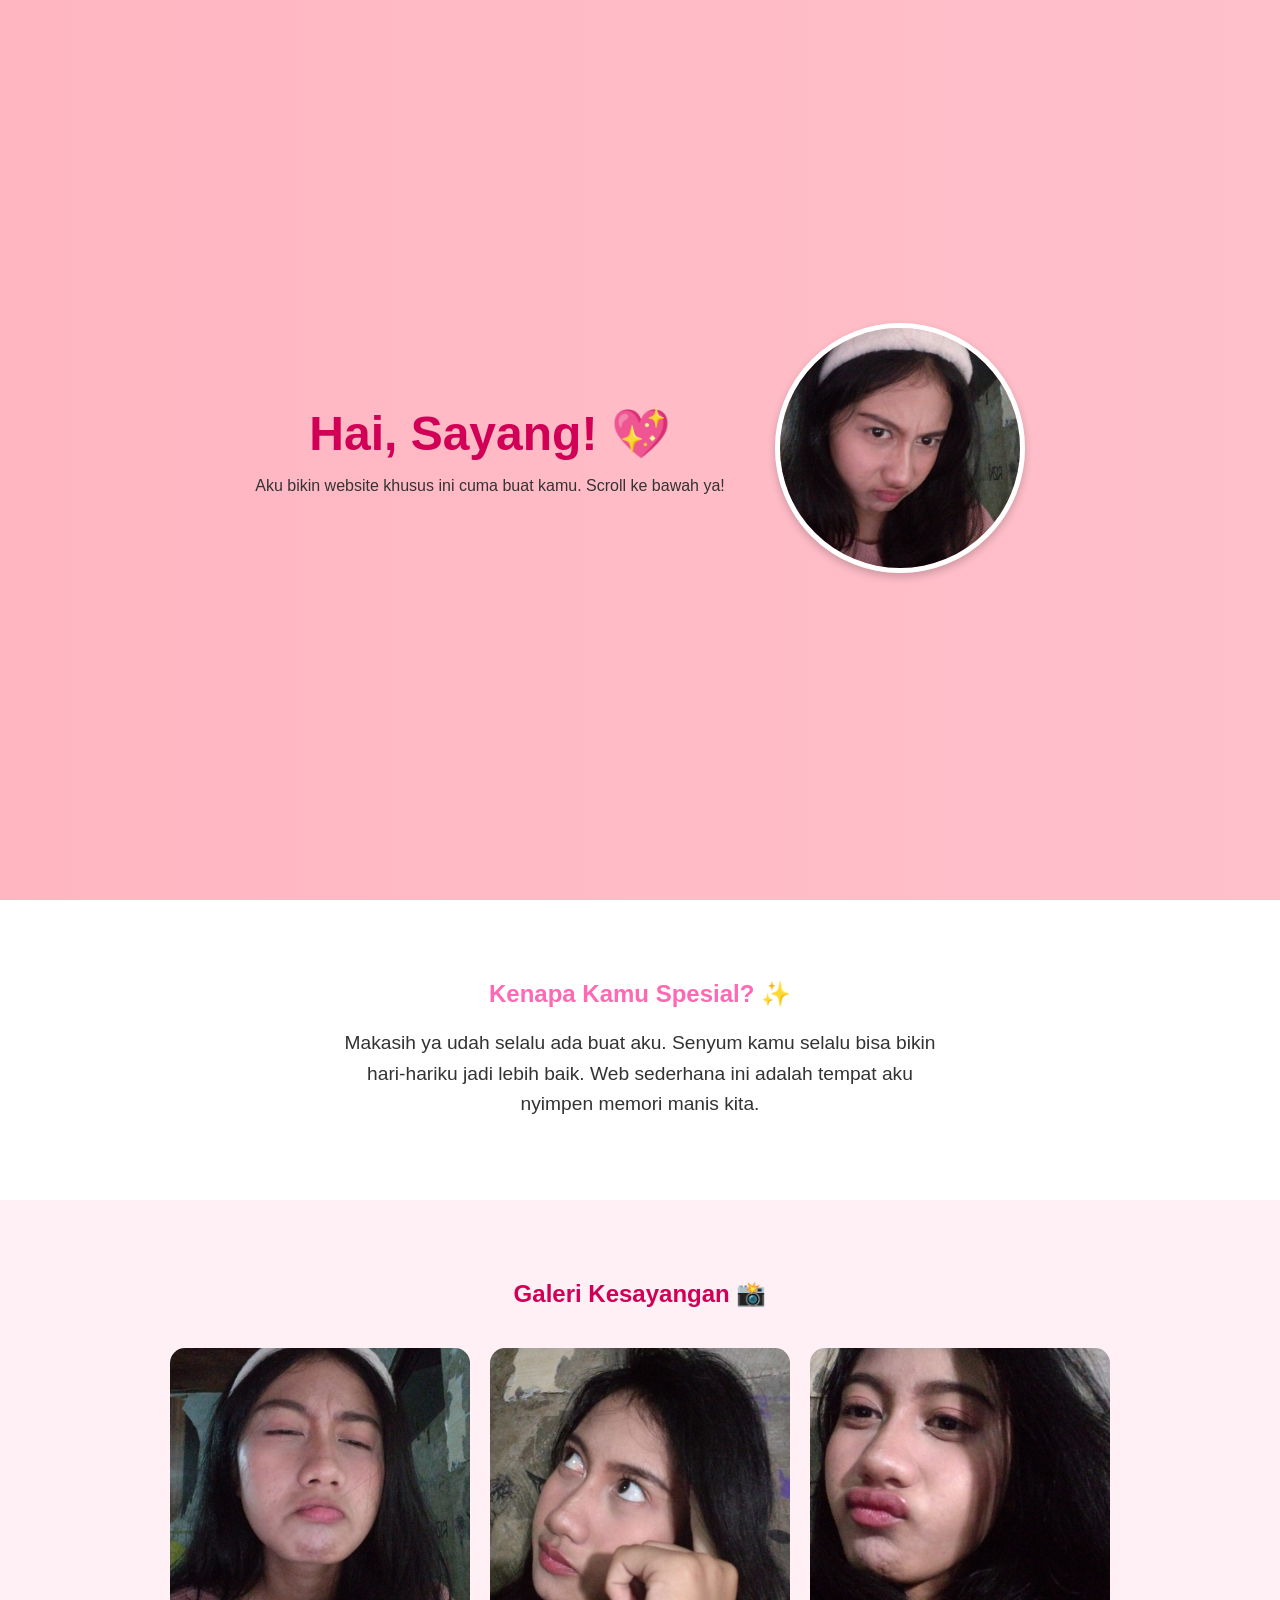
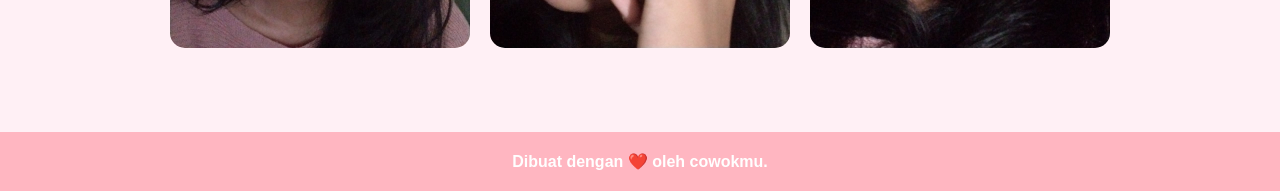
==== index.html @ 4ace0ea6 "Rename nazzla.html to index.html" ====
<!DOCTYPE html>
<html lang="id">
<head>
    <meta charset="UTF-8">
    <meta name="viewport" content="width=device-width, initial-scale=1.0">
    <title>Untuk Kesayanganku 💖</title>
    <link rel="stylesheet" href="style.css">
</head>
<body>

    <section class="hero-section">
        <div class="teks-hero">
            <h1>Hai, Sayang! 💖</h1>
            <p>Aku bikin website khusus ini cuma buat kamu. Scroll ke bawah ya!</p>
        </div>
        <div class="foto-hero">
            <img src="WhatsApp Image 2026-08-01 at 19.51.41 (1).jpeg" alt="Foto Pacarku yang Cantik">
        </div>
    </section>

    <section class="pesan-section">
        <h2>Kenapa Kamu Spesial? ✨</h2>
        <p>
            Makasih ya udah selalu ada buat aku. 
            Senyum kamu selalu bisa bikin hari-hariku jadi lebih baik.
            Web sederhana ini adalah tempat aku nyimpen memori manis kita.
        </p>
    </section>

    <section class="galeri-section">
        <h2>Galeri Kesayangan 📸</h2>
        <div class="kumpulan-foto">
            <!-- Baris ini untuk memunculkan foto, ulangi kode ini untuk nambah foto lain -->
            <div class="bingkai-foto">
                <img src="WhatsApp Image 2026-08-01 at 19.51.41.jpeg" alt="Memori 1">
            </div>
            <div class="bingkai-foto">
                <img src="WhatsApp Image 2026-08-01 at 19.51.42 (2).jpeg" alt="Memori 2">
            </div>
            <div class="bingkai-foto">
                <img src="WhatsApp Image 2026-08-01 at 19.51.42 (1).jpeg" alt="Memori 3">
            </div>
        </div>
    </section>

    <footer>
        <p>Dibuat dengan ❤️ oleh cowokmu.</p>
    </footer>

</body>
</html>
---- style.css ----
/* --- PENGATURAN DASAR --- */
/* Ini mengatur agar pinggiran layar tidak ada jarak putih yang mengganggu */
* {
    margin: 0;
    padding: 0;
    box-sizing: border-box;
}

body {
    /* Font yang dipakai dan warna background web (warna pink super muda) */
    font-family: 'Segoe UI', Tahoma, Geneva, Verdana, sans-serif;
    background-color: #fff0f5; 
    color: #333;
}

/* --- DESAIN BAGIAN ATAS (HERO) --- */
.hero-section {
    display: flex; /* Bikin teks dan foto bersebelahan */
    justify-content: center;
    align-items: center;
    height: 100vh; /* Tingginya selayar penuh */
    background: linear-gradient(to right, #ffb6c1, #ffc0cb); /* Efek warna gradasi pink */
    padding: 20px;
    text-align: center;
}

.teks-hero h1 {
    font-size: 3rem;
    color: #d10056; /* Warna teks pink tua */
    margin-bottom: 15px;
}

.foto-hero img {
    width: 250px;
    height: 250px;
    object-fit: cover; /* Biar foto tidak gepeng */
    border-radius: 50%; /* Bikin fotonya jadi bulat! */
    border: 5px solid white; /* Kasih garis putih di pinggir foto */
    margin-left: 50px;
    box-shadow: 0 4px 8px rgba(0,0,0,0.2); /* Efek bayangan */
}

/* --- DESAIN BAGIAN PESAN --- */
.pesan-section {
    padding: 80px 20px;
    text-align: center;
    background-color: white;
}

.pesan-section h2 {
    color: #ff69b4;
    margin-bottom: 20px;
}

.pesan-section p {
    max-width: 600px; /* Lebar teks dibatasi biar enak dibaca */
    margin: 0 auto;
    font-size: 1.2rem;
    line-height: 1.6;
}

/* --- DESAIN BAGIAN GALERI --- */
.galeri-section {
    padding: 80px 20px;
    text-align: center;
}

.galeri-section h2 {
    color: #d10056;
    margin-bottom: 40px;
}

.kumpulan-foto {
    display: flex;
    justify-content: center;
    gap: 20px; /* Jarak antar foto */
    flex-wrap: wrap; /* Kalau layar hp kecil, fotonya turun ke bawah */
}

.bingkai-foto img {
    width: 300px;
    height: 300px;
    object-fit: cover;
    border-radius: 15px; /* Ujung fotonya agak tumpul/melengkung */
    transition: transform 0.3s; /* Persiapan untuk animasi */
}

/* Animasi: Saat mouse diarahkan ke foto, fotonya agak membesar (nge-zoom) */
.bingkai-foto img:hover {
    transform: scale(1.05);
}

/* --- DESAIN FOOTER --- */
footer {
    background-color: #ffb6c1;
    color: white;
    text-align: center;
    padding: 20px;
    font-weight: bold;
}
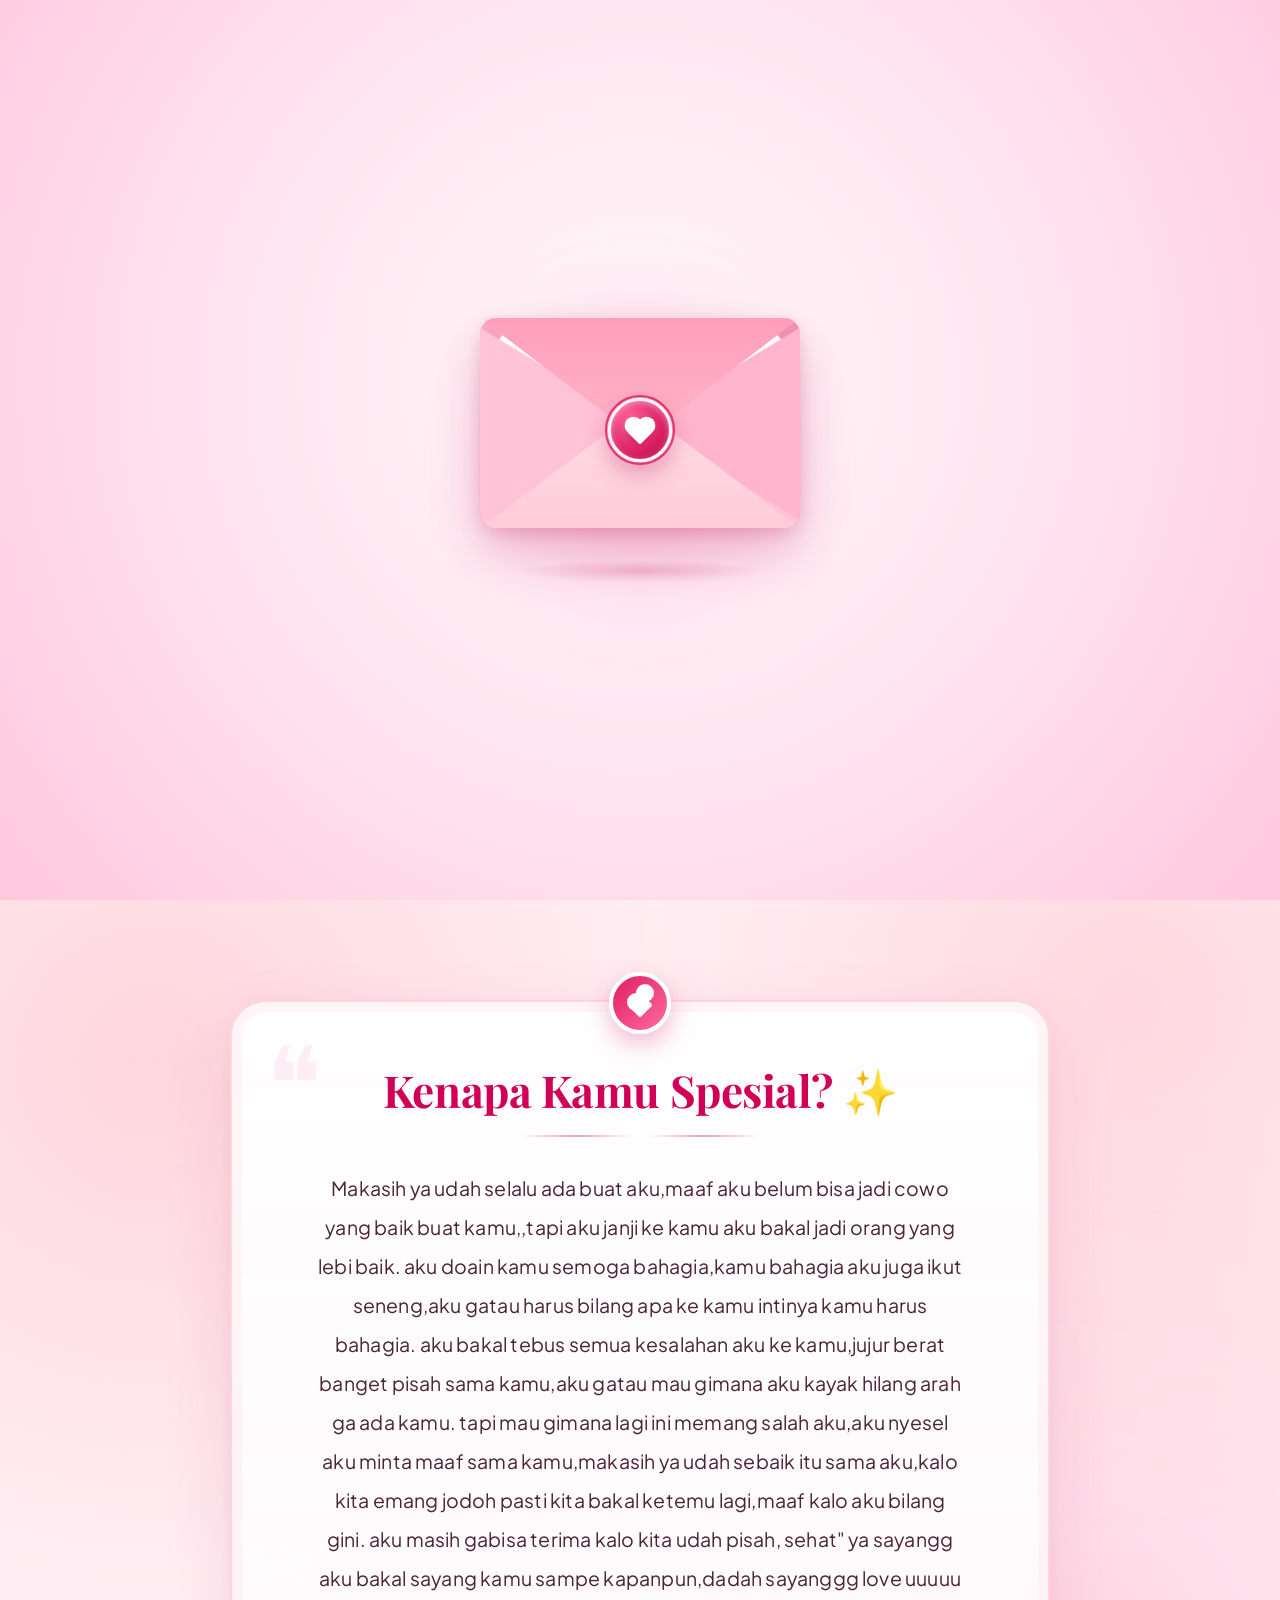
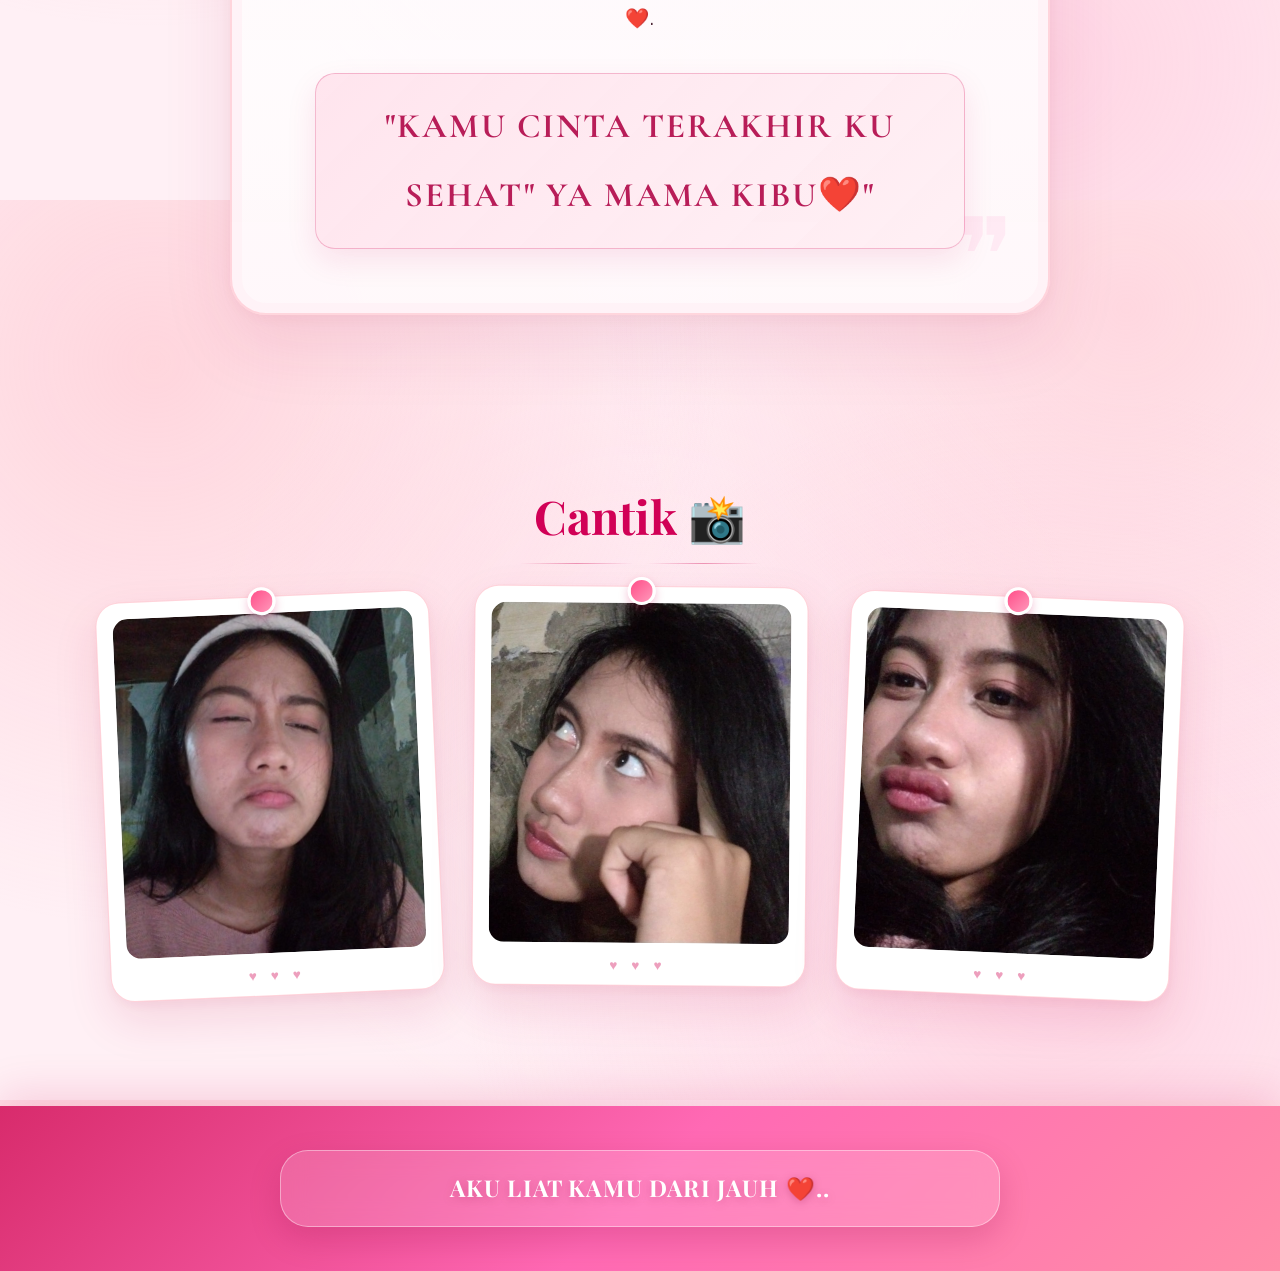
==== commit 7f27b2f6: "Add files via upload" ====
--- a/index.html
+++ b/index.html
@@ -1,51 +1,212 @@
-<!DOCTYPE html>
-<html lang="id">
-<head>
-    <meta charset="UTF-8">
-    <meta name="viewport" content="width=device-width, initial-scale=1.0">
-    <title>Untuk Kesayanganku 💖</title>
-    <link rel="stylesheet" href="style.css">
-</head>
-<body>
-
-    <section class="hero-section">
-        <div class="teks-hero">
-            <h1>Hai, Sayang! 💖</h1>
-            <p>Aku bikin website khusus ini cuma buat kamu. Scroll ke bawah ya!</p>
-        </div>
-        <div class="foto-hero">
-            <img src="WhatsApp Image 2026-08-01 at 19.51.41 (1).jpeg" alt="Foto Pacarku yang Cantik">
-        </div>
-    </section>
-
-    <section class="pesan-section">
-        <h2>Kenapa Kamu Spesial? ✨</h2>
-        <p>
-            Makasih ya udah selalu ada buat aku. 
-            Senyum kamu selalu bisa bikin hari-hariku jadi lebih baik.
-            Web sederhana ini adalah tempat aku nyimpen memori manis kita.
-        </p>
-    </section>
-
-    <section class="galeri-section">
-        <h2>Galeri Kesayangan 📸</h2>
-        <div class="kumpulan-foto">
-            <!-- Baris ini untuk memunculkan foto, ulangi kode ini untuk nambah foto lain -->
-            <div class="bingkai-foto">
-                <img src="WhatsApp Image 2026-08-01 at 19.51.41.jpeg" alt="Memori 1">
-            </div>
-            <div class="bingkai-foto">
-                <img src="WhatsApp Image 2026-08-01 at 19.51.42 (2).jpeg" alt="Memori 2">
-            </div>
-            <div class="bingkai-foto">
-                <img src="WhatsApp Image 2026-08-01 at 19.51.42 (1).jpeg" alt="Memori 3">
-            </div>
-        </div>
-    </section>
-
-    <footer>
-        <p>Dibuat dengan ❤️ oleh cowokmu.</p>
-    </footer>
-
-</body>
-</html>
+<!DOCTYPE html>
+<html lang="id">
+<head>
+    <meta charset="UTF-8">
+    <meta name="viewport" content="width=device-width, initial-scale=1.0">
+    <meta name="theme-color" content="#ffb6c1">
+    <title>Untuk Kesayanganku 💖</title>
+
+    <!-- Preview saat link dikirim di WhatsApp / Instagram / Sosial Media -->
+    <meta name="description" content="Aku bikin website ini cuman buat kamu">
+    <meta property="og:type" content="website">
+    <meta property="og:title" content="Untuk Kesayanganku 💖">
+    <meta property="og:description" content="Aku bikin website ini cuman buat kamu">
+    <meta property="og:image" content="WhatsApp%20Image%202026-08-01%20at%2019.51.41%20(1).jpeg">
+    <meta name="twitter:card" content="summary_large_image">
+    <meta name="twitter:title" content="Untuk Kesayanganku 💖">
+    <meta name="twitter:description" content="Aku bikin website ini cuman buat kamu">
+    <meta name="twitter:image" content="WhatsApp%20Image%202026-08-01%20at%2019.51.41%20(1).jpeg">
+
+    <!-- Ikon Hati di Tab Browser HP & Laptop -->
+    <link rel="icon" type="image/svg+xml" href="data:image/svg+xml,<svg xmlns='http://www.w3.org/2000/svg' viewBox='0 0 100 100'><text y='.9em' font-size='90'>💖</text></svg>">
+
+    <link rel="preconnect" href="https://fonts.googleapis.com">
+    <link rel="preconnect" href="https://fonts.gstatic.com" crossorigin>
+    <link href="https://fonts.googleapis.com/css2?family=Cormorant+Garamond:ital,wght@0,600;0,700;1,600&family=Playfair+Display:ital,wght@0,600;0,700;1,600&family=Plus+Jakarta+Sans:wght@400;500;600;700&display=swap" rel="stylesheet">
+    <link rel="stylesheet" href="style.css">
+</head>
+<body class="envelope-locked">
+
+    <!-- Layar Pembuka Amplop 3D Interaktif -->
+    <div class="envelope-overlay" id="envelopeOverlay" aria-hidden="true">
+        <div class="envelope-stage" id="envelopeTrigger">
+            <div class="envelope-glow"></div>
+            <div class="envelope-3d" id="envelope3d">
+                <div class="envelope-back"></div>
+                <div class="envelope-letter">
+                    <div class="letter-mini-heart"></div>
+                    <div class="letter-lines">
+                        <span></span>
+                        <span></span>
+                        <span></span>
+                    </div>
+                </div>
+                <div class="envelope-front"></div>
+                <div class="envelope-flap"></div>
+                <div class="envelope-seal">
+                    <div class="seal-pulse"></div>
+                    <div class="seal-pulse seal-pulse-2"></div>
+                    <div class="seal-heart"></div>
+                </div>
+            </div>
+            <div class="envelope-shadow"></div>
+            <div class="burst-container" id="burstContainer"></div>
+        </div>
+    </div>
+
+    <div class="bg-ornaments" aria-hidden="true">
+        <div class="orb orb-1"></div>
+        <div class="orb orb-2"></div>
+        <div class="orb orb-3"></div>
+        <div class="floating-hearts" id="floatingHearts"></div>
+    </div>
+
+    <section class="hero-section">
+        <div class="hero-card">
+            <div class="teks-hero">
+                <h1>Hai, Sayang! 💖</h1>
+                <p>Aku bikin website ini cuman buat kamu</p>
+            </div>
+            <div class="foto-hero">
+                <div class="foto-ring">
+                    <img src="WhatsApp Image 2026-08-01 at 19.51.41 (1).jpeg" alt="Foto Pacarku yang Cantik" class="zoomable-img">
+                </div>
+            </div>
+        </div>
+        <a href="#pesan" class="scroll-indicator" aria-label="Scroll">
+            <span></span>
+        </a>
+    </section>
+
+    <section class="pesan-section" id="pesan">
+        <div class="surat-cinta">
+            <div class="wax-seal" aria-hidden="true"></div>
+            <h2>Kenapa Kamu Spesial? ✨</h2>
+            <div class="divider-ornament" aria-hidden="true"></div>
+            <p>
+                Makasih ya udah selalu ada buat aku,maaf aku belum bisa jadi cowo yang baik buat kamu,,tapi aku janji ke kamu aku bakal jadi orang yang lebi baik.
+                aku doain kamu semoga bahagia,kamu bahagia aku juga ikut seneng,aku gatau harus bilang apa ke kamu intinya kamu harus bahagia.
+                aku bakal tebus semua kesalahan aku ke kamu,jujur berat banget pisah sama kamu,aku gatau mau gimana aku kayak hilang arah ga ada kamu.
+                tapi mau gimana lagi ini memang salah aku,aku nyesel aku minta maaf sama kamu,makasih ya udah sebaik itu sama aku,kalo kita emang jodoh pasti kita bakal ketemu lagi,maaf kalo aku bilang gini.
+                aku masih gabisa terima kalo kita udah pisah, sehat" ya sayangg aku bakal sayang kamu sampe kapanpun,dadah sayanggg love uuuuu ❤️.
+                                                            <span class="cinta-terakhir">"KAMU CINTA TERAKHIR KU SEHAT" YA MAMA KIBU❤️"</span>
+            </p>
+        </div>
+    </section>
+
+    <section class="galeri-section">
+        <h2>Cantik 📸</h2>
+        <div class="divider-ornament" aria-hidden="true"></div>
+        <div class="kumpulan-foto">
+            <!-- Baris ini untuk memunculkan foto, ulangi kode ini untuk nambah foto lain -->
+            <div class="bingkai-foto">
+                <img src="WhatsApp Image 2026-08-01 at 19.51.41.jpeg" alt="Memori 1" class="zoomable-img">
+            </div>
+            <div class="bingkai-foto">
+                <img src="WhatsApp Image 2026-08-01 at 19.51.42 (2).jpeg" alt="Memori 2" class="zoomable-img">
+            </div>
+            <div class="bingkai-foto">
+                <img src="WhatsApp Image 2026-08-01 at 19.51.42 (1).jpeg" alt="Memori 3" class="zoomable-img">
+            </div>
+        </div>
+    </section>
+
+    <footer>
+        <div class="footer-inner">
+            <p>AKU LIAT KAMU DARI JAUH ❤️..</p>
+        </div>
+    </footer>
+
+    <div class="lightbox" id="lightbox" aria-hidden="true">
+        <button class="lightbox-close" id="lightboxClose" aria-label="Tutup"></button>
+        <img class="lightbox-img" id="lightboxImg" src="" alt="">
+    </div>
+
+    <script>
+        // Interaksi Amplop 3D Pembuka
+        const envelopeOverlay = document.getElementById('envelopeOverlay');
+        const envelopeTrigger = document.getElementById('envelopeTrigger');
+        const envelope3d = document.getElementById('envelope3d');
+        const burstContainer = document.getElementById('burstContainer');
+        let isEnvelopeOpened = false;
+
+        function createHeartBurst() {
+            for (let i = 0; i < 18; i++) {
+                const p = document.createElement('span');
+                p.className = 'burst-particle ' + (i % 2 === 0 ? 'heart-shape' : 'petal');
+                const angle = (Math.PI * 2 * i) / 18 + (Math.random() * 0.3 - 0.15);
+                const distance = 90 + Math.random() * 110;
+                const tx = Math.cos(angle) * distance;
+                const ty = Math.sin(angle) * distance - 40;
+                p.style.setProperty('--tx', tx + 'px');
+                p.style.setProperty('--ty', ty + 'px');
+                p.style.setProperty('--rot', (Math.random() * 120 - 60) + 'deg');
+                burstContainer.appendChild(p);
+            }
+        }
+
+        envelopeTrigger.addEventListener('click', () => {
+            if (isEnvelopeOpened) return;
+            isEnvelopeOpened = true;
+            envelope3d.classList.add('open');
+            createHeartBurst();
+
+            setTimeout(() => {
+                envelopeOverlay.classList.add('fade-out');
+                document.body.classList.remove('envelope-locked');
+            }, 1350);
+
+            setTimeout(() => {
+                envelopeOverlay.style.display = 'none';
+            }, 2200);
+        });
+
+        // Animasi partikel hati & kelopak melayang lembut di background
+        const heartsContainer = document.getElementById('floatingHearts');
+        for (let i = 0; i < 24; i++) {
+            const particle = document.createElement('span');
+            particle.className = 'bg-particle ' + (i % 3 === 0 ? 'petal' : 'heart-shape');
+            particle.style.left = Math.random() * 100 + 'vw';
+            particle.style.animationDuration = (13 + Math.random() * 15) + 's';
+            particle.style.animationDelay = (-Math.random() * 22) + 's';
+            const scale = (0.55 + Math.random() * 0.85).toFixed(2);
+            particle.style.setProperty('--p-scale', scale);
+            particle.style.opacity = (0.16 + Math.random() * 0.34).toFixed(2);
+            heartsContainer.appendChild(particle);
+        }
+
+        // Efek reveal halus saat halaman di-scroll
+        const observer = new IntersectionObserver((entries) => {
+            entries.forEach((entry) => {
+                if (entry.isIntersecting) {
+                    entry.target.classList.add('is-visible');
+                }
+            });
+        }, { threshold: 0.12 });
+
+        document.querySelectorAll('.hero-card, .surat-cinta, .galeri-section h2, .bingkai-foto, .footer-inner').forEach((el) => {
+            el.classList.add('reveal-on-scroll');
+            observer.observe(el);
+        });
+
+        // Lightbox interaktif saat foto diklik
+        const lightbox = document.getElementById('lightbox');
+        const lightboxImg = document.getElementById('lightboxImg');
+
+        document.querySelectorAll('.zoomable-img').forEach((img) => {
+            img.addEventListener('click', () => {
+                lightboxImg.src = img.src;
+                lightboxImg.alt = img.alt;
+                lightbox.classList.add('active');
+            });
+        });
+
+        lightbox.addEventListener('click', (e) => {
+            if (e.target !== lightboxImg) {
+                lightbox.classList.remove('active');
+            }
+        });
+    </script>
+
+</body>
+</html>
--- a/style.css
+++ b/style.css
@@ -1,100 +1,1263 @@
-/* --- PENGATURAN DASAR --- */
-/* Ini mengatur agar pinggiran layar tidak ada jarak putih yang mengganggu */
-* {
-    margin: 0;
-    padding: 0;
-    box-sizing: border-box;
-}
-
-body {
-    /* Font yang dipakai dan warna background web (warna pink super muda) */
-    font-family: 'Segoe UI', Tahoma, Geneva, Verdana, sans-serif;
-    background-color: #fff0f5; 
-    color: #333;
-}
-
-/* --- DESAIN BAGIAN ATAS (HERO) --- */
-.hero-section {
-    display: flex; /* Bikin teks dan foto bersebelahan */
-    justify-content: center;
-    align-items: center;
-    height: 100vh; /* Tingginya selayar penuh */
-    background: linear-gradient(to right, #ffb6c1, #ffc0cb); /* Efek warna gradasi pink */
-    padding: 20px;
-    text-align: center;
-}
-
-.teks-hero h1 {
-    font-size: 3rem;
-    color: #d10056; /* Warna teks pink tua */
-    margin-bottom: 15px;
-}
-
-.foto-hero img {
-    width: 250px;
-    height: 250px;
-    object-fit: cover; /* Biar foto tidak gepeng */
-    border-radius: 50%; /* Bikin fotonya jadi bulat! */
-    border: 5px solid white; /* Kasih garis putih di pinggir foto */
-    margin-left: 50px;
-    box-shadow: 0 4px 8px rgba(0,0,0,0.2); /* Efek bayangan */
-}
-
-/* --- DESAIN BAGIAN PESAN --- */
-.pesan-section {
-    padding: 80px 20px;
-    text-align: center;
-    background-color: white;
-}
-
-.pesan-section h2 {
-    color: #ff69b4;
-    margin-bottom: 20px;
-}
-
-.pesan-section p {
-    max-width: 600px; /* Lebar teks dibatasi biar enak dibaca */
-    margin: 0 auto;
-    font-size: 1.2rem;
-    line-height: 1.6;
-}
-
-/* --- DESAIN BAGIAN GALERI --- */
-.galeri-section {
-    padding: 80px 20px;
-    text-align: center;
-}
-
-.galeri-section h2 {
-    color: #d10056;
-    margin-bottom: 40px;
-}
-
-.kumpulan-foto {
-    display: flex;
-    justify-content: center;
-    gap: 20px; /* Jarak antar foto */
-    flex-wrap: wrap; /* Kalau layar hp kecil, fotonya turun ke bawah */
-}
-
-.bingkai-foto img {
-    width: 300px;
-    height: 300px;
-    object-fit: cover;
-    border-radius: 15px; /* Ujung fotonya agak tumpul/melengkung */
-    transition: transform 0.3s; /* Persiapan untuk animasi */
-}
-
-/* Animasi: Saat mouse diarahkan ke foto, fotonya agak membesar (nge-zoom) */
-.bingkai-foto img:hover {
-    transform: scale(1.05);
-}
-
-/* --- DESAIN FOOTER --- */
-footer {
-    background-color: #ffb6c1;
-    color: white;
-    text-align: center;
-    padding: 20px;
-    font-weight: bold;
-}+/* --- PENGATURAN DASAR --- */
+/* Ini mengatur agar pinggiran layar tidak ada jarak putih yang mengganggu */
+* {
+    margin: 0;
+    padding: 0;
+    box-sizing: border-box;
+    -webkit-tap-highlight-color: transparent;
+}
+
+:root {
+    --rose-deep: #b81d58;
+    --rose-primary: #d82b6c;
+    --rose-soft: #ff69b4;
+    --rose-blush: #ffb6c1;
+    --rose-pastel: #ffe2ec;
+    --cream-bg: #fff5f8;
+    --gold-accent: #d49b72;
+    --text-main: #4a2535;
+    --text-muted: #7a4b5e;
+    --glass-bg: rgba(255, 255, 255, 0.78);
+    --glass-border: rgba(255, 255, 255, 0.92);
+    --shadow-soft: 0 22px 55px rgba(184, 29, 88, 0.12), 0 6px 18px rgba(184, 29, 88, 0.07);
+    --shadow-glow: 0 18px 45px rgba(216, 43, 108, 0.22);
+}
+
+html {
+    scroll-behavior: smooth;
+}
+
+body {
+    /* Font yang dipakai dan warna background web (warna pink super muda) */
+    font-family: 'Plus Jakarta Sans', 'Segoe UI', Tahoma, Geneva, Verdana, sans-serif;
+    background-color: #fff0f5;
+    background-image:
+        radial-gradient(circle at 12% 18%, rgba(255, 182, 193, 0.45) 0%, transparent 42%),
+        radial-gradient(circle at 88% 12%, rgba(255, 192, 203, 0.5) 0%, transparent 38%),
+        radial-gradient(circle at 50% 55%, rgba(255, 228, 238, 0.8) 0%, transparent 55%),
+        radial-gradient(circle at 82% 85%, rgba(255, 175, 204, 0.4) 0%, transparent 45%);
+    color: var(--text-main);
+    overflow-x: hidden;
+    position: relative;
+    min-height: 100vh;
+}
+
+body.envelope-locked {
+    overflow: hidden;
+    height: 100vh;
+    height: 100dvh;
+}
+
+/* --- LAYAR PEMBUKA AMPLOP 3D INTERAKTIF --- */
+.envelope-overlay {
+    position: fixed;
+    inset: 0;
+    z-index: 2000;
+    display: flex;
+    align-items: center;
+    justify-content: center;
+    background:
+        radial-gradient(circle at 50% 42%, #fff8fa 0%, #ffe3ee 52%, #ffc8dd 100%);
+    perspective: 1200px;
+    transition: opacity 0.85s cubic-bezier(0.22, 1, 0.36, 1), transform 0.85s cubic-bezier(0.22, 1, 0.36, 1);
+}
+
+.envelope-overlay.fade-out {
+    opacity: 0;
+    transform: scale(1.12);
+    pointer-events: none;
+}
+
+.envelope-stage {
+    position: relative;
+    cursor: pointer;
+    display: flex;
+    flex-direction: column;
+    align-items: center;
+    justify-content: center;
+    padding: 40px;
+    user-select: none;
+}
+
+.envelope-glow {
+    position: absolute;
+    width: 380px;
+    height: 380px;
+    border-radius: 50%;
+    background: radial-gradient(circle, rgba(255, 105, 180, 0.35) 0%, transparent 70%);
+    filter: blur(25px);
+    animation: pulseGlow 3.5s ease-in-out infinite alternate;
+    pointer-events: none;
+}
+
+@keyframes pulseGlow {
+    0% {
+        transform: scale(0.92);
+        opacity: 0.65;
+    }
+    100% {
+        transform: scale(1.1);
+        opacity: 1;
+    }
+}
+
+.envelope-3d {
+    position: relative;
+    width: 320px;
+    height: 210px;
+    transform-style: preserve-3d;
+    animation: floatEnvelope 4s ease-in-out infinite;
+    transition: transform 0.6s cubic-bezier(0.22, 1, 0.36, 1);
+}
+
+.envelope-stage:hover .envelope-3d {
+    transform: translateY(-6px) rotateX(4deg);
+}
+
+@keyframes floatEnvelope {
+    0%, 100% {
+        transform: translateY(0) rotate(-1deg);
+    }
+    50% {
+        transform: translateY(-14px) rotate(1deg);
+    }
+}
+
+.envelope-back {
+    position: absolute;
+    inset: 0;
+    background: linear-gradient(135deg, #f7a8c4, #e883a8);
+    border-radius: 16px;
+    box-shadow:
+        0 24px 50px rgba(184, 29, 88, 0.24),
+        0 6px 16px rgba(184, 29, 88, 0.14);
+}
+
+/* Kertas Surat di Dalam Amplop */
+.envelope-letter {
+    position: absolute;
+    left: 18px;
+    right: 18px;
+    top: 14px;
+    bottom: 14px;
+    background: linear-gradient(180deg, #ffffff 0%, #fff7fa 100%);
+    border-radius: 12px;
+    border: 1.5px solid rgba(255, 182, 193, 0.7);
+    box-shadow: 0 8px 24px rgba(184, 29, 88, 0.14);
+    z-index: 2;
+    display: flex;
+    flex-direction: column;
+    align-items: center;
+    justify-content: center;
+    gap: 16px;
+    padding: 24px;
+    transition: transform 0.85s cubic-bezier(0.22, 1, 0.36, 1) 0.32s, box-shadow 0.85s ease 0.32s;
+}
+
+.envelope-3d.open .envelope-letter {
+    transform: translateY(-105px) scale(1.04);
+    box-shadow: 0 22px 45px rgba(184, 29, 88, 0.25);
+}
+
+.letter-mini-heart {
+    width: 22px;
+    height: 22px;
+    background: linear-gradient(135deg, #e01e63, #ff6b9d);
+    transform: rotate(45deg);
+    position: relative;
+    border-radius: 3px;
+    box-shadow: 0 4px 14px rgba(224, 30, 99, 0.3);
+}
+
+.letter-mini-heart::before,
+.letter-mini-heart::after {
+    content: "";
+    position: absolute;
+    width: 22px;
+    height: 22px;
+    background: inherit;
+    border-radius: 50%;
+}
+
+.letter-mini-heart::before {
+    top: -11px;
+    left: 0;
+}
+
+.letter-mini-heart::after {
+    top: 0;
+    left: -11px;
+}
+
+.letter-lines {
+    width: 100%;
+    max-width: 170px;
+    display: flex;
+    flex-direction: column;
+    align-items: center;
+    gap: 8px;
+}
+
+.letter-lines span {
+    display: block;
+    height: 5px;
+    border-radius: 99px;
+    background: linear-gradient(90deg, #ffd1e0, #ff9ebb, #ffd1e0);
+}
+
+.letter-lines span:nth-child(1) {
+    width: 85%;
+}
+
+.letter-lines span:nth-child(2) {
+    width: 100%;
+}
+
+.letter-lines span:nth-child(3) {
+    width: 60%;
+}
+
+/* Lipatan Kantong Depan Amplop */
+.envelope-front {
+    position: absolute;
+    inset: 0;
+    z-index: 3;
+    border-radius: 16px;
+    overflow: hidden;
+    pointer-events: none;
+}
+
+.envelope-front::before {
+    content: "";
+    position: absolute;
+    inset: 0;
+    background:
+        linear-gradient(31deg, #ffc2d6 49.5%, transparent 50%),
+        linear-gradient(-31deg, #ffb5cd 49.5%, transparent 50%);
+}
+
+.envelope-front::after {
+    content: "";
+    position: absolute;
+    inset: 0;
+    background: linear-gradient(0deg, #ffccd9 0%, #ffdbe6 54%, transparent 54.5%);
+    clip-path: polygon(0 100%, 50% 43%, 100% 100%);
+    filter: drop-shadow(0 -4px 10px rgba(184, 29, 88, 0.1));
+}
+
+/* Tutup Segitiga Atas Amplop (3D Flap) */
+.envelope-flap {
+    position: absolute;
+    top: 0;
+    left: 0;
+    right: 0;
+    height: 122px;
+    background: linear-gradient(180deg, #ff9ebb 0%, #ffb6c9 100%);
+    clip-path: polygon(0 0, 100% 0, 50% 100%);
+    transform-origin: top center;
+    transform: rotateX(0deg);
+    transition: transform 0.65s cubic-bezier(0.4, 0, 0.2, 1), z-index 0s 0.25s;
+    z-index: 4;
+    border-top-left-radius: 16px;
+    border-top-right-radius: 16px;
+    filter: drop-shadow(0 6px 12px rgba(184, 29, 88, 0.18));
+}
+
+.envelope-3d.open .envelope-flap {
+    transform: rotateX(180deg);
+    z-index: 1;
+}
+
+/* Segel Hati 3D Berdenyut di Tengah Amplop */
+.envelope-seal {
+    position: absolute;
+    top: 112px;
+    left: 50%;
+    transform: translate(-50%, -50%);
+    width: 64px;
+    height: 64px;
+    border-radius: 50%;
+    background: radial-gradient(circle at 32% 30%, #ff5e97 0%, #d81b60 65%, #9e0b41 100%);
+    border: 3.5px solid #fff5f8;
+    box-shadow:
+        0 10px 25px rgba(184, 29, 88, 0.38),
+        inset 0 2px 6px rgba(255, 255, 255, 0.45);
+    z-index: 5;
+    display: flex;
+    align-items: center;
+    justify-content: center;
+    transition: transform 0.35s ease, opacity 0.35s ease;
+}
+
+.envelope-3d.open .envelope-seal {
+    transform: translate(-50%, -50%) scale(0.2);
+    opacity: 0;
+}
+
+.seal-pulse {
+    position: absolute;
+    inset: -6px;
+    border-radius: 50%;
+    border: 2px solid rgba(216, 27, 96, 0.55);
+    animation: sealRipple 2.2s cubic-bezier(0.16, 1, 0.3, 1) infinite;
+}
+
+.seal-pulse-2 {
+    animation-delay: 1.1s;
+}
+
+@keyframes sealRipple {
+    0% {
+        transform: scale(0.95);
+        opacity: 0.9;
+    }
+    100% {
+        transform: scale(1.75);
+        opacity: 0;
+    }
+}
+
+.seal-heart {
+    width: 18px;
+    height: 18px;
+    background: #ffffff;
+    transform: rotate(45deg);
+    position: relative;
+    top: 2px;
+    border-radius: 2px;
+    box-shadow: 0 2px 8px rgba(120, 0, 40, 0.25);
+}
+
+.seal-heart::before,
+.seal-heart::after {
+    content: "";
+    position: absolute;
+    width: 18px;
+    height: 18px;
+    background: #ffffff;
+    border-radius: 50%;
+}
+
+.seal-heart::before {
+    top: -9px;
+    left: 0;
+}
+
+.seal-heart::after {
+    top: 0;
+    left: -9px;
+}
+
+.envelope-shadow {
+    width: 240px;
+    height: 22px;
+    margin-top: 32px;
+    border-radius: 50%;
+    background: radial-gradient(ellipse, rgba(184, 29, 88, 0.22) 0%, transparent 72%);
+    animation: shadowBreath 4s ease-in-out infinite;
+}
+
+@keyframes shadowBreath {
+    0%, 100% {
+        transform: scaleX(1);
+        opacity: 0.85;
+    }
+    50% {
+        transform: scaleX(0.84);
+        opacity: 0.55;
+    }
+}
+
+/* Percikan Hati Saat Amplop Terbuka */
+.burst-container {
+    position: absolute;
+    top: 50%;
+    left: 50%;
+    pointer-events: none;
+    z-index: 10;
+}
+
+.burst-particle {
+    position: absolute;
+    top: 0;
+    left: 0;
+    animation: burstOut 1.15s cubic-bezier(0.16, 1, 0.3, 1) forwards;
+}
+
+.burst-particle.heart-shape {
+    width: 14px;
+    height: 14px;
+    background: linear-gradient(135deg, #ff3d7f, #ff8da8);
+    transform: rotate(45deg);
+    border-radius: 2px;
+}
+
+.burst-particle.heart-shape::before,
+.burst-particle.heart-shape::after {
+    content: "";
+    position: absolute;
+    width: 14px;
+    height: 14px;
+    background: inherit;
+    border-radius: 50%;
+}
+
+.burst-particle.heart-shape::before {
+    top: -7px;
+    left: 0;
+}
+
+.burst-particle.heart-shape::after {
+    top: 0;
+    left: -7px;
+}
+
+.burst-particle.petal {
+    width: 13px;
+    height: 17px;
+    background: linear-gradient(135deg, #ff9ebb, #ffd1e0);
+    border-radius: 80% 15% 80% 15%;
+}
+
+@keyframes burstOut {
+    0% {
+        opacity: 1;
+        transform: translate(0, 0) rotate(45deg) scale(0.4);
+    }
+    70% {
+        opacity: 0.95;
+    }
+    100% {
+        opacity: 0;
+        transform: translate(var(--tx), var(--ty)) rotate(calc(45deg + var(--rot))) scale(1.1);
+    }
+}
+
+/* --- ORNAMEN & PARTIKEL LATAR BELAKANG --- */
+.bg-ornaments {
+    position: fixed;
+    inset: 0;
+    pointer-events: none;
+    z-index: 0;
+    overflow: hidden;
+}
+
+.orb {
+    position: absolute;
+    border-radius: 50%;
+    filter: blur(70px);
+    opacity: 0.55;
+    animation: floatOrb 18s ease-in-out infinite alternate;
+}
+
+.orb-1 {
+    width: 380px;
+    height: 380px;
+    background: #ffb6c1;
+    top: -100px;
+    left: -80px;
+}
+
+.orb-2 {
+    width: 440px;
+    height: 440px;
+    background: #ffd1dc;
+    bottom: 10%;
+    right: -120px;
+    animation-delay: -6s;
+}
+
+.orb-3 {
+    width: 300px;
+    height: 300px;
+    background: #ffc2d4;
+    top: 45%;
+    left: 15%;
+    animation-delay: -11s;
+}
+
+@keyframes floatOrb {
+    0% {
+        transform: translate(0, 0) scale(1);
+    }
+    100% {
+        transform: translate(40px, 50px) scale(1.12);
+    }
+}
+
+.floating-hearts {
+    position: absolute;
+    inset: 0;
+}
+
+.bg-particle {
+    position: absolute;
+    bottom: -40px;
+    display: inline-block;
+    animation: riseUp linear infinite;
+}
+
+.bg-particle.heart-shape {
+    width: 14px;
+    height: 14px;
+    background: linear-gradient(135deg, #ff5e97, #ff9ebb);
+    transform: rotate(45deg) scale(var(--p-scale, 1));
+    border-radius: 2px;
+    box-shadow: 0 0 12px rgba(255, 105, 180, 0.35);
+}
+
+.bg-particle.heart-shape::before,
+.bg-particle.heart-shape::after {
+    content: "";
+    position: absolute;
+    width: 14px;
+    height: 14px;
+    background: inherit;
+    border-radius: 50%;
+}
+
+.bg-particle.heart-shape::before {
+    top: -7px;
+    left: 0;
+}
+
+.bg-particle.heart-shape::after {
+    top: 0;
+    left: -7px;
+}
+
+.bg-particle.petal {
+    width: 14px;
+    height: 18px;
+    background: linear-gradient(135deg, #ffc2d4, #ff8da8);
+    border-radius: 80% 15% 80% 15%;
+    transform: scale(var(--p-scale, 1));
+    box-shadow: 0 2px 8px rgba(255, 105, 180, 0.25);
+}
+
+@keyframes riseUp {
+    0% {
+        transform: translateY(0) translateX(0) rotate(45deg) scale(var(--p-scale, 1));
+    }
+    50% {
+        transform: translateY(-52vh) translateX(28px) rotate(65deg) scale(var(--p-scale, 1));
+    }
+    100% {
+        transform: translateY(-110vh) translateX(-20px) rotate(35deg) scale(var(--p-scale, 1));
+    }
+}
+
+/* --- DESAIN BAGIAN ATAS (HERO) --- */
+.hero-section {
+    display: flex; /* Bikin teks dan foto bersebelahan */
+    justify-content: center;
+    align-items: center;
+    min-height: 100vh; /* Tingginya selayar penuh */
+    min-height: 100dvh;
+    background: linear-gradient(135deg, rgba(255, 182, 193, 0.72) 0%, rgba(255, 192, 203, 0.52) 50%, rgba(255, 240, 245, 0.85) 100%); /* Efek warna gradasi pink */
+    padding: 40px 24px 90px;
+    text-align: center;
+    position: relative;
+    z-index: 1;
+}
+
+.hero-card {
+    display: flex;
+    align-items: center;
+    justify-content: space-between;
+    gap: 56px;
+    max-width: 1040px;
+    width: 100%;
+    padding: 64px 72px;
+    background: var(--glass-bg);
+    backdrop-filter: blur(20px);
+    -webkit-backdrop-filter: blur(20px);
+    border: 2px solid var(--glass-border);
+    border-radius: 40px;
+    box-shadow: var(--shadow-soft);
+    position: relative;
+    overflow: hidden;
+}
+
+.hero-card::before {
+    content: "";
+    position: absolute;
+    top: -50%;
+    left: -50%;
+    width: 200%;
+    height: 200%;
+    background: radial-gradient(circle at 30% 30%, rgba(255, 255, 255, 0.75) 0%, transparent 50%);
+    pointer-events: none;
+}
+
+.teks-hero {
+    flex: 1;
+    text-align: left;
+    position: relative;
+    z-index: 1;
+}
+
+.teks-hero::before {
+    content: "";
+    display: block;
+    width: 58px;
+    height: 4px;
+    border-radius: 99px;
+    background: linear-gradient(90deg, var(--rose-primary), var(--rose-blush));
+    margin-bottom: 22px;
+}
+
+.teks-hero h1 {
+    font-family: 'Playfair Display', Georgia, serif;
+    font-size: clamp(2.35rem, 5vw, 4.1rem);
+    color: #d10056; /* Warna teks pink tua */
+    background: linear-gradient(135deg, #a80043 0%, #d81b60 55%, #ff5c8d 100%);
+    -webkit-background-clip: text;
+    -webkit-text-fill-color: transparent;
+    margin-bottom: 18px;
+    line-height: 1.2;
+    letter-spacing: -0.02em;
+    filter: drop-shadow(0 4px 14px rgba(209, 0, 86, 0.12));
+}
+
+.teks-hero p {
+    font-size: clamp(1rem, 2vw, 1.32rem);
+    color: var(--text-muted);
+    font-weight: 500;
+    line-height: 1.6;
+    background: rgba(255, 240, 245, 0.88);
+    border: 1px solid rgba(255, 182, 193, 0.65);
+    display: inline-block;
+    padding: 12px 24px;
+    border-radius: 28px;
+    box-shadow: 0 6px 20px rgba(209, 0, 86, 0.06);
+}
+
+.foto-hero {
+    position: relative;
+    z-index: 1;
+    flex-shrink: 0;
+}
+
+.foto-ring {
+    position: relative;
+    padding: 12px;
+    border-radius: 50%;
+    background: linear-gradient(135deg, rgba(255, 255, 255, 0.95), rgba(255, 182, 193, 0.75));
+    box-shadow: var(--shadow-glow);
+    animation: gentleFloat 6s ease-in-out infinite;
+}
+
+.foto-ring::before {
+    content: "";
+    position: absolute;
+    inset: -12px;
+    border-radius: 50%;
+    border: 2px dashed rgba(216, 43, 108, 0.35);
+    animation: spinSlow 28s linear infinite;
+    pointer-events: none;
+}
+
+.foto-ring::after {
+    content: "";
+    position: absolute;
+    inset: -24px;
+    border-radius: 50%;
+    border: 1px solid rgba(255, 182, 193, 0.45);
+    pointer-events: none;
+}
+
+.foto-hero img {
+    width: 280px;
+    height: 280px;
+    display: block;
+    object-fit: cover; /* Biar foto tidak gepeng */
+    border-radius: 50%; /* Bikin fotonya jadi bulat! */
+    border: 6px solid white; /* Kasih garis putih di pinggir foto */
+    margin-left: 0;
+    box-shadow: 0 12px 30px rgba(184, 29, 88, 0.22); /* Efek bayangan */
+    cursor: pointer;
+    transition: transform 0.5s cubic-bezier(0.22, 1, 0.36, 1), box-shadow 0.5s ease;
+}
+
+.foto-hero img:hover {
+    transform: scale(1.04) rotate(1.5deg);
+    box-shadow: 0 18px 40px rgba(184, 29, 88, 0.32);
+}
+
+@keyframes gentleFloat {
+    0%, 100% {
+        transform: translateY(0);
+    }
+    50% {
+        transform: translateY(-10px);
+    }
+}
+
+@keyframes spinSlow {
+    from {
+        transform: rotate(0deg);
+    }
+    to {
+        transform: rotate(360deg);
+    }
+}
+
+.scroll-indicator {
+    position: absolute;
+    bottom: 22px;
+    left: 50%;
+    transform: translateX(-50%);
+    width: 32px;
+    height: 50px;
+    border: 2px solid rgba(209, 0, 86, 0.35);
+    border-radius: 99px;
+    display: flex;
+    justify-content: center;
+    padding-top: 9px;
+    background: rgba(255, 255, 255, 0.65);
+    backdrop-filter: blur(8px);
+    box-shadow: 0 6px 18px rgba(209, 0, 86, 0.1);
+    transition: transform 0.3s ease, border-color 0.3s ease;
+}
+
+.scroll-indicator:hover {
+    transform: translateX(-50%) translateY(3px);
+    border-color: var(--rose-primary);
+}
+
+.scroll-indicator span {
+    width: 6px;
+    height: 11px;
+    border-radius: 99px;
+    background: var(--rose-primary);
+    animation: scrollWheel 2s ease-in-out infinite;
+}
+
+@keyframes scrollWheel {
+    0% {
+        opacity: 1;
+        transform: translateY(0);
+    }
+    100% {
+        opacity: 0;
+        transform: translateY(16px);
+    }
+}
+
+/* --- DESAIN BAGIAN PESAN --- */
+.pesan-section {
+    padding: 100px 24px;
+    text-align: center;
+    background-color: transparent;
+    position: relative;
+    z-index: 1;
+}
+
+.surat-cinta {
+    max-width: 820px;
+    margin: 0 auto;
+    padding: 72px 64px 64px;
+    background:
+        linear-gradient(180deg, rgba(255, 255, 255, 0.96) 0%, rgba(255, 249, 251, 0.94) 100%);
+    border-radius: 36px;
+    border: 2px solid rgba(255, 192, 203, 0.65);
+    box-shadow:
+        0 28px 70px rgba(184, 29, 88, 0.12),
+        0 4px 16px rgba(184, 29, 88, 0.05),
+        inset 0 0 0 10px rgba(255, 240, 245, 0.7);
+    position: relative;
+}
+
+/* Ornamen sudut surat */
+.surat-cinta::before,
+.surat-cinta::after {
+    content: "❝";
+    font-family: 'Playfair Display', Georgia, serif;
+    position: absolute;
+    font-size: 6.5rem;
+    line-height: 1;
+    color: rgba(255, 105, 180, 0.11);
+    pointer-events: none;
+}
+
+.surat-cinta::before {
+    top: 24px;
+    left: 34px;
+}
+
+.surat-cinta::after {
+    content: "❞";
+    bottom: 12px;
+    right: 34px;
+}
+
+/* Segel Hati di atas Kartu Surat */
+.wax-seal {
+    width: 62px;
+    height: 62px;
+    margin: -102px auto 26px;
+    border-radius: 50%;
+    background: linear-gradient(135deg, #e01e63, #ff6b9d);
+    border: 4px solid #ffffff;
+    box-shadow: 0 10px 25px rgba(216, 43, 108, 0.32);
+    display: flex;
+    align-items: center;
+    justify-content: center;
+    position: relative;
+}
+
+.wax-seal::before {
+    content: "";
+    width: 18px;
+    height: 18px;
+    background: #ffffff;
+    transform: rotate(45deg);
+    border-radius: 2px;
+    position: relative;
+    top: 2px;
+}
+
+.wax-seal::after {
+    content: "";
+    position: absolute;
+    width: 18px;
+    height: 18px;
+    background: #ffffff;
+    border-radius: 50%;
+    top: 17px;
+    left: 14px;
+    box-shadow: 9px -9px 0 #ffffff;
+}
+
+.pesan-section h2 {
+    font-family: 'Playfair Display', Georgia, serif;
+    font-size: clamp(1.85rem, 4vw, 2.75rem);
+    color: #d10056;
+    margin-bottom: 16px;
+    letter-spacing: -0.01em;
+}
+
+.divider-ornament {
+    display: flex;
+    align-items: center;
+    justify-content: center;
+    gap: 14px;
+    margin: 0 auto 32px;
+    max-width: 240px;
+}
+
+.divider-ornament::before,
+.divider-ornament::after {
+    content: "";
+    flex: 1;
+    height: 1.5px;
+    background: linear-gradient(90deg, transparent, rgba(216, 43, 108, 0.45), transparent);
+}
+
+.pesan-section p {
+    max-width: 650px; /* Lebar teks dibatasi biar enak dibaca */
+    margin: 0 auto;
+    font-size: clamp(1.02rem, 2vw, 1.22rem);
+    line-height: 2;
+    color: var(--text-main);
+    text-align: center;
+    font-weight: 400;
+    letter-spacing: 0.01em;
+    word-wrap: break-word;
+}
+
+.cinta-terakhir {
+    display: block;
+    margin-top: 36px;
+    padding: 18px 24px;
+    font-family: 'Cormorant Garamond', 'Playfair Display', Georgia, serif;
+    font-size: clamp(1.3rem, 3.5vw, 2.15rem);
+    font-weight: 700;
+    letter-spacing: 0.06em;
+    color: #b81d58;
+    background: linear-gradient(135deg, rgba(255, 226, 236, 0.9) 0%, rgba(255, 240, 245, 0.95) 100%);
+    border: 1.5px solid rgba(216, 43, 108, 0.28);
+    border-radius: 20px;
+    box-shadow: 0 12px 30px rgba(209, 0, 86, 0.1);
+}
+
+/* --- DESAIN BAGIAN GALERI --- */
+.galeri-section {
+    padding: 70px 24px 110px;
+    text-align: center;
+    position: relative;
+    z-index: 1;
+}
+
+.galeri-section h2 {
+    font-family: 'Playfair Display', Georgia, serif;
+    font-size: clamp(2rem, 4vw, 2.9rem);
+    color: #d10056;
+    margin-bottom: 16px;
+}
+
+.kumpulan-foto {
+    display: flex;
+    justify-content: center;
+    align-items: center;
+    gap: 36px; /* Jarak antar foto */
+    flex-wrap: wrap; /* Kalau layar hp kecil, fotonya turun ke bawah */
+    max-width: 1120px;
+    margin: 24px auto 0;
+}
+
+.bingkai-foto {
+    background: #ffffff;
+    padding: 16px 16px 42px;
+    border-radius: 24px;
+    border: 1px solid rgba(255, 182, 193, 0.6);
+    box-shadow:
+        0 20px 45px rgba(184, 29, 88, 0.13),
+        0 4px 12px rgba(184, 29, 88, 0.06);
+    position: relative;
+    transition: transform 0.45s cubic-bezier(0.22, 1, 0.36, 1), box-shadow 0.45s ease;
+}
+
+/* Efek estetik ala Polaroid miring lembut */
+.bingkai-foto:nth-child(1) {
+    transform: rotate(-2.5deg);
+}
+
+.bingkai-foto:nth-child(2) {
+    transform: translateY(-10px) rotate(0.5deg);
+}
+
+.bingkai-foto:nth-child(3) {
+    transform: rotate(2.5deg);
+}
+
+/* Pin hati kecil di atas tiap bingkai polaroid */
+.bingkai-foto::before {
+    content: "";
+    position: absolute;
+    top: -10px;
+    left: 50%;
+    transform: translateX(-50%);
+    width: 22px;
+    height: 22px;
+    border-radius: 50%;
+    background: linear-gradient(135deg, #ff4d88, #ff99bb);
+    border: 3px solid #ffffff;
+    box-shadow: 0 4px 10px rgba(209, 0, 86, 0.25);
+    z-index: 2;
+}
+
+/* Pita kilau halus di bagian bawah polaroid */
+.bingkai-foto::after {
+    content: "♥  ♥  ♥";
+    position: absolute;
+    bottom: 12px;
+    left: 50%;
+    transform: translateX(-50%);
+    font-size: 0.85rem;
+    letter-spacing: 6px;
+    color: rgba(216, 43, 108, 0.45);
+}
+
+.bingkai-foto:hover,
+.bingkai-foto:active {
+    transform: translateY(-14px) rotate(0deg) scale(1.03);
+    box-shadow:
+        0 30px 60px rgba(184, 29, 88, 0.22),
+        0 8px 20px rgba(184, 29, 88, 0.1);
+    z-index: 3;
+}
+
+.bingkai-foto img {
+    width: 300px;
+    height: 340px;
+    display: block;
+    object-fit: cover;
+    border-radius: 15px; /* Ujung fotonya agak tumpul/melengkung */
+    transition: transform 0.5s cubic-bezier(0.22, 1, 0.36, 1), filter 0.5s ease; /* Persiapan untuk animasi */
+    cursor: pointer;
+}
+
+/* Animasi: Saat mouse diarahkan ke foto, fotonya agak membesar (nge-zoom) */
+.bingkai-foto img:hover {
+    transform: scale(1.03);
+    filter: saturate(1.06) contrast(1.02);
+}
+
+/* --- DESAIN FOOTER --- */
+footer {
+    background: linear-gradient(135deg, #d82b6c 0%, #ff69b4 50%, #ff8da8 100%);
+    color: white;
+    text-align: center;
+    padding: 44px 20px;
+    font-weight: bold;
+    position: relative;
+    z-index: 1;
+    overflow: hidden;
+    box-shadow: 0 -12px 40px rgba(209, 0, 86, 0.15);
+}
+
+.footer-inner {
+    max-width: 720px;
+    margin: 0 auto;
+    padding: 20px 32px;
+    background: rgba(255, 255, 255, 0.16);
+    backdrop-filter: blur(12px);
+    -webkit-backdrop-filter: blur(12px);
+    border: 1.5px solid rgba(255, 255, 255, 0.42);
+    border-radius: 28px;
+    box-shadow: 0 12px 32px rgba(140, 10, 60, 0.2);
+}
+
+footer p {
+    font-family: 'Playfair Display', Georgia, serif;
+    font-size: clamp(1.05rem, 2.5vw, 1.45rem);
+    letter-spacing: 0.05em;
+    line-height: 1.5;
+    text-shadow: 0 2px 10px rgba(140, 10, 60, 0.28);
+}
+
+/* --- ANIMASI REVEAL SAAT SCROLL --- */
+.reveal-on-scroll {
+    opacity: 0;
+    transform: translateY(28px);
+    transition: opacity 0.85s cubic-bezier(0.22, 1, 0.36, 1), transform 0.85s cubic-bezier(0.22, 1, 0.36, 1);
+}
+
+.reveal-on-scroll.is-visible {
+    opacity: 1;
+    transform: translateY(0);
+}
+
+.bingkai-foto.reveal-on-scroll:nth-child(1).is-visible {
+    transform: rotate(-2.5deg);
+}
+
+.bingkai-foto.reveal-on-scroll:nth-child(2).is-visible {
+    transform: translateY(-10px) rotate(0.5deg);
+    transition-delay: 0.12s;
+}
+
+.bingkai-foto.reveal-on-scroll:nth-child(3).is-visible {
+    transform: rotate(2.5deg);
+    transition-delay: 0.24s;
+}
+
+.bingkai-foto.reveal-on-scroll.is-visible:hover,
+.bingkai-foto.reveal-on-scroll.is-visible:active {
+    transform: translateY(-12px) rotate(0deg) scale(1.02);
+    transition-delay: 0s;
+}
+
+/* --- LIGHTBOX POPUP FOTO --- */
+.lightbox {
+    position: fixed;
+    inset: 0;
+    background: rgba(52, 12, 30, 0.86);
+    backdrop-filter: blur(12px);
+    -webkit-backdrop-filter: blur(12px);
+    display: flex;
+    align-items: center;
+    justify-content: center;
+    padding: 20px;
+    z-index: 999;
+    opacity: 0;
+    pointer-events: none;
+    transition: opacity 0.35s ease;
+}
+
+.lightbox.active {
+    opacity: 1;
+    pointer-events: auto;
+}
+
+.lightbox-img {
+    max-width: min(92vw, 760px);
+    max-height: 82vh;
+    border-radius: 20px;
+    border: 4px solid #ffffff;
+    box-shadow: 0 25px 70px rgba(0, 0, 0, 0.45);
+    transform: scale(0.92);
+    transition: transform 0.35s cubic-bezier(0.22, 1, 0.36, 1);
+    object-fit: contain;
+}
+
+.lightbox.active .lightbox-img {
+    transform: scale(1);
+}
+
+.lightbox-close {
+    position: absolute;
+    top: 20px;
+    right: 20px;
+    width: 44px;
+    height: 44px;
+    border-radius: 50%;
+    border: 2px solid rgba(255, 255, 255, 0.65);
+    background: rgba(255, 255, 255, 0.2);
+    cursor: pointer;
+    transition: background 0.25s ease, transform 0.25s ease;
+}
+
+.lightbox-close::before,
+.lightbox-close::after {
+    content: "";
+    position: absolute;
+    top: 50%;
+    left: 50%;
+    width: 20px;
+    height: 2.5px;
+    background: #ffffff;
+    border-radius: 2px;
+}
+
+.lightbox-close::before {
+    transform: translate(-50%, -50%) rotate(45deg);
+}
+
+.lightbox-close::after {
+    transform: translate(-50%, -50%) rotate(-45deg);
+}
+
+.lightbox-close:hover {
+    background: rgba(255, 255, 255, 0.35);
+    transform: scale(1.08);
+}
+
+/* --- RESPONSIVE UNTUK TABLET & HP --- */
+@media (max-width: 860px) {
+    .hero-section {
+        padding: 28px 16px 84px;
+    }
+
+    .hero-card {
+        flex-direction: column-reverse;
+        text-align: center;
+        padding: 42px 24px 36px;
+        gap: 28px;
+        border-radius: 30px;
+    }
+
+    .teks-hero {
+        text-align: center;
+    }
+
+    .teks-hero::before {
+        margin: 0 auto 16px;
+    }
+
+    .teks-hero p {
+        padding: 10px 20px;
+    }
+
+    .foto-hero img {
+        width: 210px;
+        height: 210px;
+    }
+
+    .pesan-section {
+        padding: 80px 16px 60px;
+    }
+
+    .surat-cinta {
+        padding: 52px 22px 40px;
+        border-radius: 28px;
+        box-shadow:
+            0 20px 50px rgba(184, 29, 88, 0.12),
+            inset 0 0 0 6px rgba(255, 240, 245, 0.7);
+    }
+
+    .surat-cinta::before,
+    .surat-cinta::after {
+        font-size: 4rem;
+    }
+
+    .surat-cinta::before {
+        top: 16px;
+        left: 18px;
+    }
+
+    .surat-cinta::after {
+        bottom: 8px;
+        right: 18px;
+    }
+
+    .cinta-terakhir {
+        margin-top: 28px;
+        padding: 14px 16px;
+    }
+
+    .galeri-section {
+        padding: 50px 16px 90px;
+    }
+
+    .kumpulan-foto {
+        gap: 28px;
+    }
+
+    .bingkai-foto {
+        width: 100%;
+        max-width: 320px;
+        padding: 14px 14px 38px;
+    }
+
+    .bingkai-foto:nth-child(1),
+    .bingkai-foto.reveal-on-scroll:nth-child(1).is-visible {
+        transform: rotate(-1.2deg);
+    }
+
+    .bingkai-foto:nth-child(2),
+    .bingkai-foto.reveal-on-scroll:nth-child(2).is-visible {
+        transform: rotate(1.2deg);
+    }
+
+    .bingkai-foto:nth-child(3),
+    .bingkai-foto.reveal-on-scroll:nth-child(3).is-visible {
+        transform: rotate(-0.8deg);
+    }
+
+    .bingkai-foto img {
+        width: 100%;
+        height: 310px;
+    }
+
+    .footer-inner {
+        padding: 16px 20px;
+    }
+}
+
+/* Penyesuaian khusus layar HP kecil */
+@media (max-width: 400px) {
+    .envelope-3d {
+        width: 276px;
+        height: 184px;
+    }
+
+    .envelope-flap {
+        height: 106px;
+    }
+
+    .envelope-seal {
+        top: 98px;
+        width: 58px;
+        height: 58px;
+    }
+
+    .foto-hero img {
+        width: 185px;
+        height: 185px;
+    }
+
+    .foto-ring {
+        padding: 9px;
+    }
+
+    .surat-cinta {
+        padding: 46px 18px 34px;
+    }
+
+    .bingkai-foto img {
+        height: 280px;
+    }
+}
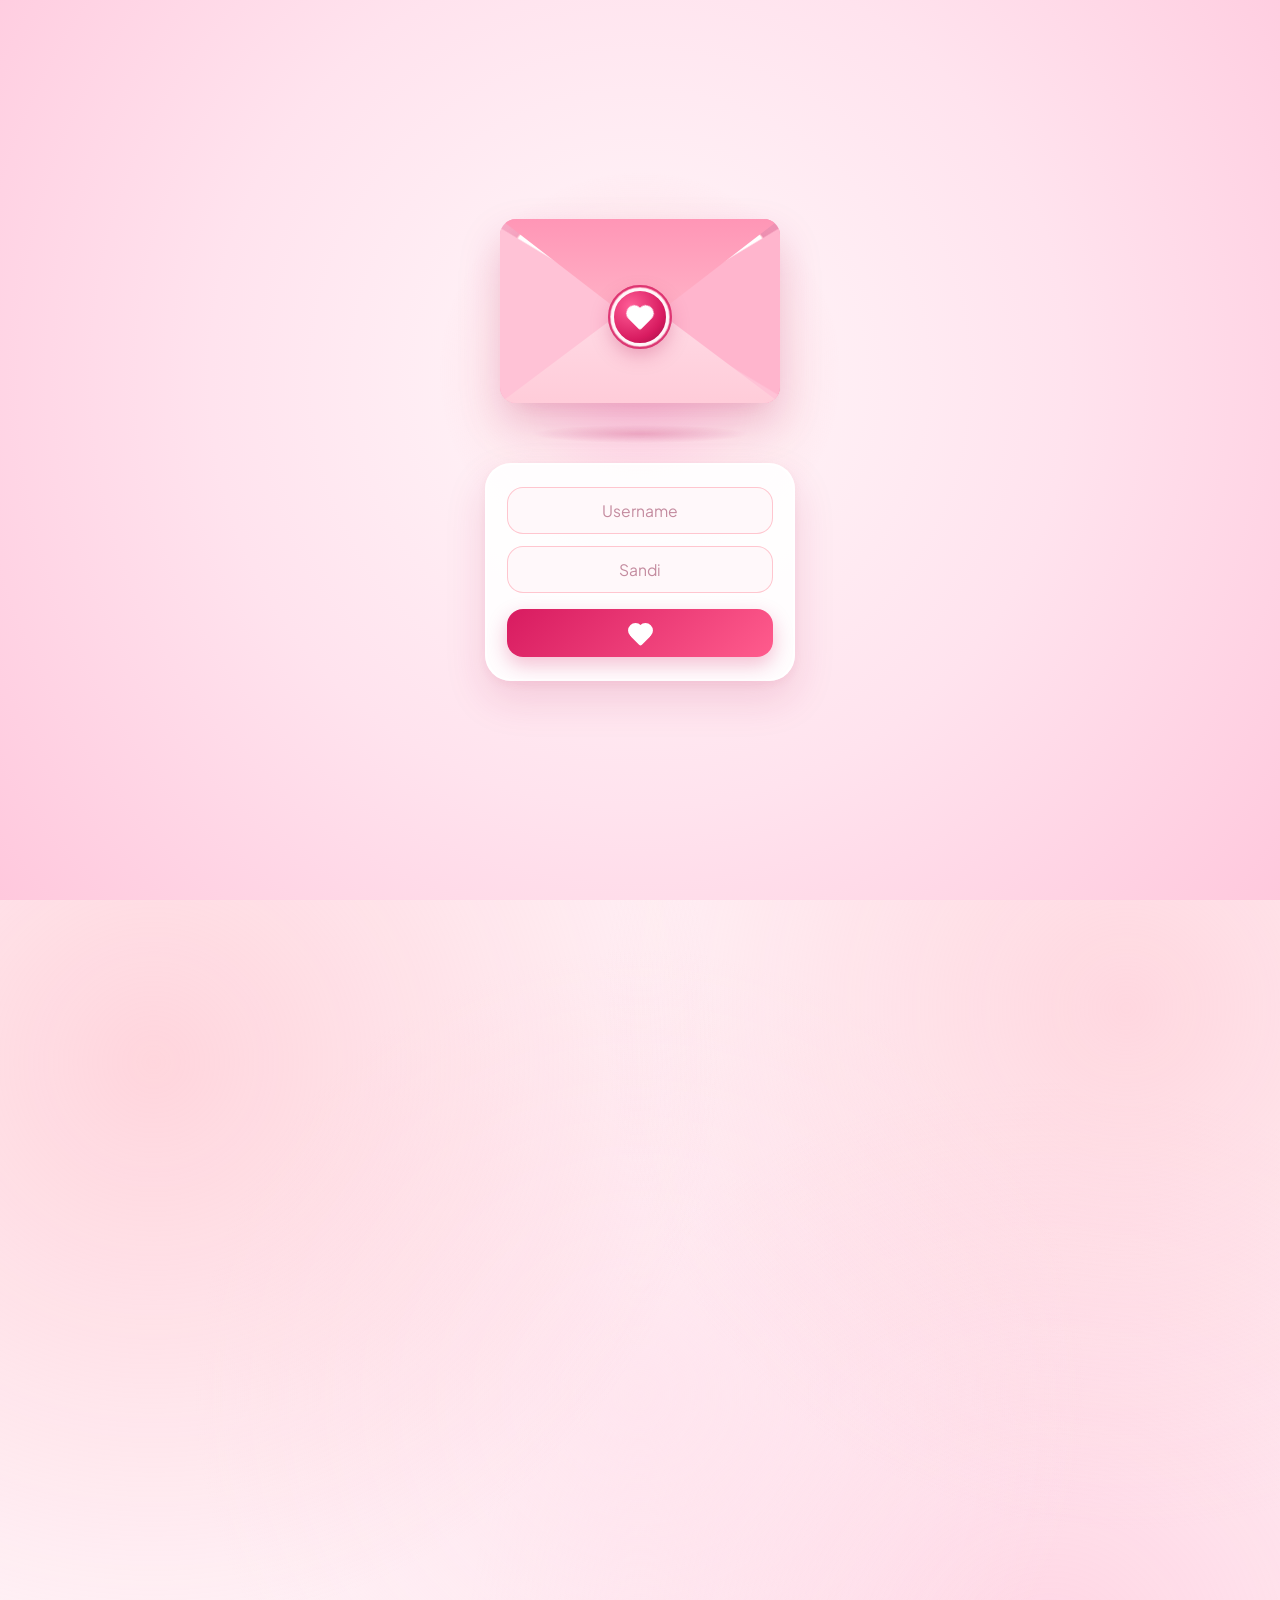
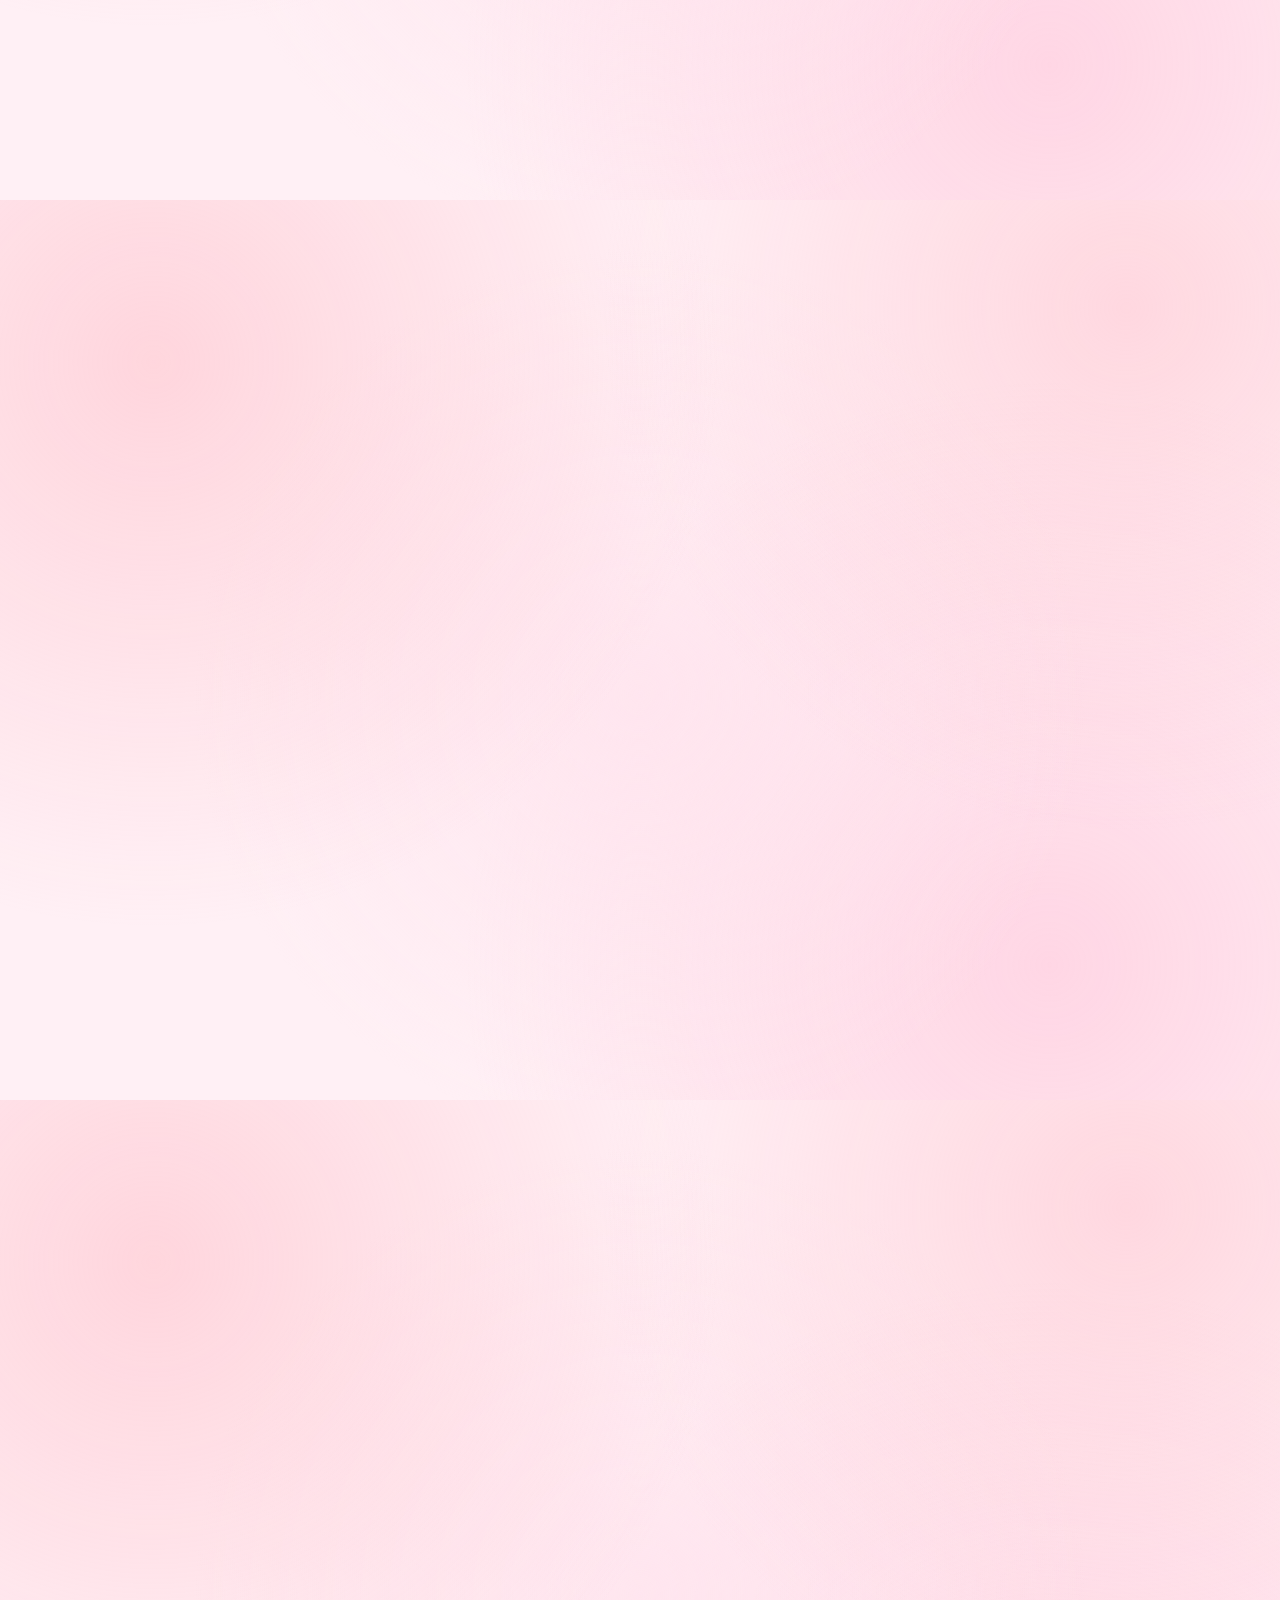
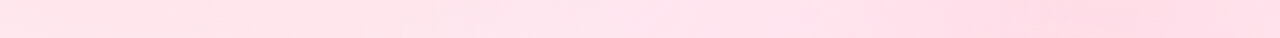
==== commit 598d7998: "Add files via upload" ====
--- a/index.html
+++ b/index.html
@@ -27,10 +27,11 @@
 </head>
 <body class="envelope-locked">
 
-    <!-- Layar Pembuka Amplop 3D Interaktif -->
-    <div class="envelope-overlay" id="envelopeOverlay" aria-hidden="true">
-        <div class="envelope-stage" id="envelopeTrigger">
+    <!-- Layar Kunci Login & Amplop 3D Interaktif -->
+    <div class="envelope-overlay" id="envelopeOverlay">
+        <div class="envelope-stage">
             <div class="envelope-glow"></div>
+
             <div class="envelope-3d" id="envelope3d">
                 <div class="envelope-back"></div>
                 <div class="envelope-letter">
@@ -51,6 +52,19 @@
             </div>
             <div class="envelope-shadow"></div>
             <div class="burst-container" id="burstContainer"></div>
+
+            <!-- Form Login Eksklusif -->
+            <form class="login-card" id="loginForm" autocomplete="off">
+                <div class="login-field">
+                    <input type="text" id="loginUser" placeholder="Username" required autocomplete="off" autocapitalize="none" spellcheck="false">
+                </div>
+                <div class="login-field">
+                    <input type="password" id="loginPass" placeholder="Sandi" required autocomplete="off" inputmode="numeric">
+                </div>
+                <button type="submit" class="login-btn" id="loginBtn" aria-label="Buka">
+                    <span class="btn-heart-icon"></span>
+                </button>
+            </form>
         </div>
     </div>
 
@@ -89,7 +103,7 @@
                 aku bakal tebus semua kesalahan aku ke kamu,jujur berat banget pisah sama kamu,aku gatau mau gimana aku kayak hilang arah ga ada kamu.
                 tapi mau gimana lagi ini memang salah aku,aku nyesel aku minta maaf sama kamu,makasih ya udah sebaik itu sama aku,kalo kita emang jodoh pasti kita bakal ketemu lagi,maaf kalo aku bilang gini.
                 aku masih gabisa terima kalo kita udah pisah, sehat" ya sayangg aku bakal sayang kamu sampe kapanpun,dadah sayanggg love uuuuu ❤️.
-                                                            <span class="cinta-terakhir">"KAMU CINTA TERAKHIR KU SEHAT" YA MAMA KIBU❤️"</span>
+                                                            <span class="cinta-terakhir">"KAMU CINTA TERAKHIR KU"</span>
             </p>
         </div>
     </section>
@@ -100,20 +114,26 @@
         <div class="kumpulan-foto">
             <!-- Baris ini untuk memunculkan foto, ulangi kode ini untuk nambah foto lain -->
             <div class="bingkai-foto">
-                <img src="WhatsApp Image 2026-08-01 at 19.51.41.jpeg" alt="Memori 1" class="zoomable-img">
-            </div>
-            <div class="bingkai-foto">
-                <img src="WhatsApp Image 2026-08-01 at 19.51.42 (2).jpeg" alt="Memori 2" class="zoomable-img">
-            </div>
-            <div class="bingkai-foto">
-                <img src="WhatsApp Image 2026-08-01 at 19.51.42 (1).jpeg" alt="Memori 3" class="zoomable-img">
+                <img src="WhatsApp Image 2026-08-01 at 19.51.41.jpeg" alt="Memori 1" class="zoomable-img" loading="lazy">
+            </div>
+            <div class="bingkai-foto">
+                <img src="WhatsApp Image 2026-08-01 at 19.51.42 (2).jpeg" alt="Memori 2" class="zoomable-img" loading="lazy">
+            </div>
+            <div class="bingkai-foto">
+                <img src="WhatsApp Image 2026-08-01 at 19.51.42 (1).jpeg" alt="Memori 3" class="zoomable-img" loading="lazy">
+            </div>
+            <div class="bingkai-foto">
+                <img src="lockscreen_bunga_1_full.jpg" alt="Memori 4" class="zoomable-img" loading="lazy">
+            </div>
+            <div class="bingkai-foto polaroid-wide">
+                <img src="lockscreen_2_landscape_full.jpg" alt="Memori 5" class="zoomable-img" loading="lazy">
             </div>
         </div>
     </section>
 
     <footer>
         <div class="footer-inner">
-            <p>AKU LIAT KAMU DARI JAUH ❤️..</p>
+            <p>AKU LIAT KAMU DARI JAUH MAMA KIBU❤️..</p>
         </div>
     </footer>
 
@@ -123,63 +143,112 @@
     </div>
 
     <script>
-        // Interaksi Amplop 3D Pembuka
+        const isMobile = window.matchMedia('(max-width: 860px)').matches;
+
+        // Interaksi Login & Amplop 3D Pembuka (Dioptimalkan 60fps untuk HP)
         const envelopeOverlay = document.getElementById('envelopeOverlay');
-        const envelopeTrigger = document.getElementById('envelopeTrigger');
         const envelope3d = document.getElementById('envelope3d');
         const burstContainer = document.getElementById('burstContainer');
+        const loginForm = document.getElementById('loginForm');
+        const loginUser = document.getElementById('loginUser');
+        const loginPass = document.getElementById('loginPass');
         let isEnvelopeOpened = false;
 
+        // Kode verifikasi tersamar (username: nazzla, sandi: 120629)
+        const _u = [110, 97, 122, 122, 108, 97].map(c => String.fromCharCode(c)).join('');
+        const _p = [49, 50, 48, 54, 50, 57].map(c => String.fromCharCode(c)).join('');
+
         function createHeartBurst() {
-            for (let i = 0; i < 18; i++) {
+            const count = isMobile ? 12 : 18;
+            const fragment = document.createDocumentFragment();
+            for (let i = 0; i < count; i++) {
                 const p = document.createElement('span');
                 p.className = 'burst-particle ' + (i % 2 === 0 ? 'heart-shape' : 'petal');
-                const angle = (Math.PI * 2 * i) / 18 + (Math.random() * 0.3 - 0.15);
-                const distance = 90 + Math.random() * 110;
-                const tx = Math.cos(angle) * distance;
-                const ty = Math.sin(angle) * distance - 40;
+                const angle = (Math.PI * 2 * i) / count + (Math.random() * 0.25 - 0.12);
+                const distance = (isMobile ? 70 : 90) + Math.random() * 90;
+                const tx = Math.round(Math.cos(angle) * distance);
+                const ty = Math.round(Math.sin(angle) * distance - 35);
                 p.style.setProperty('--tx', tx + 'px');
                 p.style.setProperty('--ty', ty + 'px');
-                p.style.setProperty('--rot', (Math.random() * 120 - 60) + 'deg');
-                burstContainer.appendChild(p);
-            }
+                p.style.setProperty('--rot', Math.round(Math.random() * 110 - 55) + 'deg');
+                fragment.appendChild(p);
+            }
+            burstContainer.appendChild(fragment);
         }
 
-        envelopeTrigger.addEventListener('click', () => {
+        function unlockAndOpenEnvelope() {
             if (isEnvelopeOpened) return;
             isEnvelopeOpened = true;
-            envelope3d.classList.add('open');
-            createHeartBurst();
+            loginUser.blur();
+            loginPass.blur();
+
+            requestAnimationFrame(() => {
+                loginForm.classList.add('unlocked');
+                envelope3d.classList.add('open');
+                createHeartBurst();
+            });
 
             setTimeout(() => {
                 envelopeOverlay.classList.add('fade-out');
                 document.body.classList.remove('envelope-locked');
-            }, 1350);
+            }, 1300);
 
             setTimeout(() => {
                 envelopeOverlay.style.display = 'none';
-            }, 2200);
-        });
-
-        // Animasi partikel hati & kelopak melayang lembut di background
+            }, 2050);
+        }
+
+        loginForm.addEventListener('submit', (e) => {
+            e.preventDefault();
+            const uVal = loginUser.value.trim().toLowerCase();
+            const pVal = loginPass.value.trim();
+
+            if (uVal === _u && pVal === _p) {
+                unlockAndOpenEnvelope();
+            } else {
+                loginForm.classList.remove('shake-error');
+                void loginForm.offsetWidth;
+                loginForm.classList.add('shake-error');
+            }
+        });
+
+        // Jika amplop diklik sebelum login, arahkan ke kolom input
+        envelope3d.addEventListener('click', () => {
+            if (!isEnvelopeOpened) {
+                loginForm.classList.remove('shake-error');
+                void loginForm.offsetWidth;
+                loginForm.classList.add('shake-error');
+                if (!loginUser.value.trim()) {
+                    loginUser.focus();
+                } else {
+                    loginPass.focus();
+                }
+            }
+        });
+
+        // Animasi partikel hati & kelopak melayang (ringan di GPU HP)
         const heartsContainer = document.getElementById('floatingHearts');
-        for (let i = 0; i < 24; i++) {
+        const particleCount = isMobile ? 12 : 22;
+        const particleFragment = document.createDocumentFragment();
+        for (let i = 0; i < particleCount; i++) {
             const particle = document.createElement('span');
             particle.className = 'bg-particle ' + (i % 3 === 0 ? 'petal' : 'heart-shape');
-            particle.style.left = Math.random() * 100 + 'vw';
-            particle.style.animationDuration = (13 + Math.random() * 15) + 's';
-            particle.style.animationDelay = (-Math.random() * 22) + 's';
-            const scale = (0.55 + Math.random() * 0.85).toFixed(2);
+            particle.style.left = Math.round(Math.random() * 96 + 2) + 'vw';
+            particle.style.animationDuration = (14 + Math.random() * 14).toFixed(1) + 's';
+            particle.style.animationDelay = (-Math.random() * 20).toFixed(1) + 's';
+            const scale = (0.55 + Math.random() * 0.75).toFixed(2);
             particle.style.setProperty('--p-scale', scale);
-            particle.style.opacity = (0.16 + Math.random() * 0.34).toFixed(2);
-            heartsContainer.appendChild(particle);
+            particle.style.opacity = (0.18 + Math.random() * 0.3).toFixed(2);
+            particleFragment.appendChild(particle);
         }
+        heartsContainer.appendChild(particleFragment);
 
         // Efek reveal halus saat halaman di-scroll
         const observer = new IntersectionObserver((entries) => {
             entries.forEach((entry) => {
                 if (entry.isIntersecting) {
                     entry.target.classList.add('is-visible');
+                    observer.unobserve(entry.target);
                 }
             });
         }, { threshold: 0.12 });
--- a/style.css
+++ b/style.css
@@ -17,8 +17,8 @@
     --gold-accent: #d49b72;
     --text-main: #4a2535;
     --text-muted: #7a4b5e;
-    --glass-bg: rgba(255, 255, 255, 0.78);
-    --glass-border: rgba(255, 255, 255, 0.92);
+    --glass-bg: rgba(255, 255, 255, 0.84);
+    --glass-border: rgba(255, 255, 255, 0.94);
     --shadow-soft: 0 22px 55px rgba(184, 29, 88, 0.12), 0 6px 18px rgba(184, 29, 88, 0.07);
     --shadow-glow: 0 18px 45px rgba(216, 43, 108, 0.22);
 }
@@ -48,7 +48,16 @@
     height: 100dvh;
 }
 
-/* --- LAYAR PEMBUKA AMPLOP 3D INTERAKTIF --- */
+/* Sembunyikan isi halaman utama sebelum berhasil login */
+body.envelope-locked .hero-section,
+body.envelope-locked .pesan-section,
+body.envelope-locked .galeri-section,
+body.envelope-locked footer {
+    visibility: hidden;
+    pointer-events: none;
+}
+
+/* --- LAYAR PEMBUKA AMPLOP 3D & LOGIN (DIOPTIMALKAN 60FPS DI HP) --- */
 .envelope-overlay {
     position: fixed;
     inset: 0;
@@ -58,68 +67,76 @@
     justify-content: center;
     background:
         radial-gradient(circle at 50% 42%, #fff8fa 0%, #ffe3ee 52%, #ffc8dd 100%);
-    perspective: 1200px;
-    transition: opacity 0.85s cubic-bezier(0.22, 1, 0.36, 1), transform 0.85s cubic-bezier(0.22, 1, 0.36, 1);
+    perspective: 1100px;
+    will-change: opacity, transform;
+    transition: opacity 0.7s cubic-bezier(0.22, 1, 0.36, 1), transform 0.7s cubic-bezier(0.22, 1, 0.36, 1);
+    overflow-y: auto;
+    padding: 20px;
 }
 
 .envelope-overlay.fade-out {
     opacity: 0;
-    transform: scale(1.12);
+    transform: scale3d(1.08, 1.08, 1);
     pointer-events: none;
 }
 
 .envelope-stage {
     position: relative;
-    cursor: pointer;
     display: flex;
     flex-direction: column;
     align-items: center;
     justify-content: center;
-    padding: 40px;
+    padding: 16px;
     user-select: none;
-}
-
+    touch-action: manipulation;
+    width: 100%;
+    max-width: 380px;
+}
+
+/* Gunakan radial-gradient murni tanpa filter:blur agar super ringan di GPU HP */
 .envelope-glow {
     position: absolute;
-    width: 380px;
-    height: 380px;
-    border-radius: 50%;
-    background: radial-gradient(circle, rgba(255, 105, 180, 0.35) 0%, transparent 70%);
-    filter: blur(25px);
-    animation: pulseGlow 3.5s ease-in-out infinite alternate;
+    top: -30px;
+    width: 400px;
+    height: 400px;
+    border-radius: 50%;
+    background: radial-gradient(circle, rgba(255, 105, 180, 0.32) 0%, rgba(255, 182, 193, 0.14) 45%, transparent 72%);
+    will-change: transform, opacity;
+    animation: pulseGlow 3.2s ease-in-out infinite alternate;
     pointer-events: none;
 }
 
 @keyframes pulseGlow {
     0% {
-        transform: scale(0.92);
-        opacity: 0.65;
+        transform: scale3d(0.92, 0.92, 1);
+        opacity: 0.7;
     }
     100% {
-        transform: scale(1.1);
+        transform: scale3d(1.08, 1.08, 1);
         opacity: 1;
     }
 }
 
 .envelope-3d {
     position: relative;
-    width: 320px;
-    height: 210px;
+    width: 280px;
+    height: 184px;
     transform-style: preserve-3d;
-    animation: floatEnvelope 4s ease-in-out infinite;
-    transition: transform 0.6s cubic-bezier(0.22, 1, 0.36, 1);
-}
-
-.envelope-stage:hover .envelope-3d {
-    transform: translateY(-6px) rotateX(4deg);
+    will-change: transform;
+    animation: floatEnvelope 3.8s ease-in-out infinite;
+    cursor: pointer;
+}
+
+.envelope-3d.open {
+    animation-play-state: paused;
 }
 
 @keyframes floatEnvelope {
     0%, 100% {
-        transform: translateY(0) rotate(-1deg);
+        transform: translate3d(0, 0, 0) rotate(-0.8deg);
     }
     50% {
-        transform: translateY(-14px) rotate(1deg);
+        transform: translate3d(0, -10px, 0) rotate(0.8deg);
     }
 }
 
@@ -128,74 +145,73 @@
     inset: 0;
     background: linear-gradient(135deg, #f7a8c4, #e883a8);
     border-radius: 16px;
-    box-shadow:
-        0 24px 50px rgba(184, 29, 88, 0.24),
-        0 6px 16px rgba(184, 29, 88, 0.14);
+    box-shadow: 0 20px 42px rgba(184, 29, 88, 0.22);
 }
 
 /* Kertas Surat di Dalam Amplop */
 .envelope-letter {
     position: absolute;
-    left: 18px;
-    right: 18px;
-    top: 14px;
-    bottom: 14px;
+    left: 16px;
+    right: 16px;
+    top: 12px;
+    bottom: 12px;
     background: linear-gradient(180deg, #ffffff 0%, #fff7fa 100%);
     border-radius: 12px;
     border: 1.5px solid rgba(255, 182, 193, 0.7);
-    box-shadow: 0 8px 24px rgba(184, 29, 88, 0.14);
+    box-shadow: 0 8px 20px rgba(184, 29, 88, 0.14);
     z-index: 2;
     display: flex;
     flex-direction: column;
     align-items: center;
     justify-content: center;
-    gap: 16px;
-    padding: 24px;
-    transition: transform 0.85s cubic-bezier(0.22, 1, 0.36, 1) 0.32s, box-shadow 0.85s ease 0.32s;
+    gap: 14px;
+    padding: 20px;
+    will-change: transform;
+    backface-visibility: hidden;
+    transform: translate3d(0, 0, 1px);
+    transition: transform 0.75s cubic-bezier(0.22, 1, 0.36, 1) 0.25s;
 }
 
 .envelope-3d.open .envelope-letter {
-    transform: translateY(-105px) scale(1.04);
-    box-shadow: 0 22px 45px rgba(184, 29, 88, 0.25);
+    transform: translate3d(0, -92px, 1px) scale3d(1.03, 1.03, 1);
 }
 
 .letter-mini-heart {
-    width: 22px;
-    height: 22px;
+    width: 20px;
+    height: 20px;
     background: linear-gradient(135deg, #e01e63, #ff6b9d);
     transform: rotate(45deg);
     position: relative;
     border-radius: 3px;
-    box-shadow: 0 4px 14px rgba(224, 30, 99, 0.3);
 }
 
 .letter-mini-heart::before,
 .letter-mini-heart::after {
     content: "";
     position: absolute;
-    width: 22px;
-    height: 22px;
+    width: 20px;
+    height: 20px;
     background: inherit;
     border-radius: 50%;
 }
 
 .letter-mini-heart::before {
-    top: -11px;
+    top: -10px;
     left: 0;
 }
 
 .letter-mini-heart::after {
     top: 0;
-    left: -11px;
+    left: -10px;
 }
 
 .letter-lines {
     width: 100%;
-    max-width: 170px;
+    max-width: 150px;
     display: flex;
     flex-direction: column;
     align-items: center;
-    gap: 8px;
+    gap: 7px;
 }
 
 .letter-lines span {
@@ -217,7 +233,7 @@
     width: 60%;
 }
 
-/* Lipatan Kantong Depan Amplop */
+/* Lipatan Kantong Depan Amplop (Tanpa filter drop-shadow berat) */
 .envelope-front {
     position: absolute;
     inset: 0;
@@ -225,6 +241,7 @@
     border-radius: 16px;
     overflow: hidden;
     pointer-events: none;
+    transform: translate3d(0, 0, 2px);
 }
 
 .envelope-front::before {
@@ -242,55 +259,53 @@
     inset: 0;
     background: linear-gradient(0deg, #ffccd9 0%, #ffdbe6 54%, transparent 54.5%);
     clip-path: polygon(0 100%, 50% 43%, 100% 100%);
-    filter: drop-shadow(0 -4px 10px rgba(184, 29, 88, 0.1));
-}
-
-/* Tutup Segitiga Atas Amplop (3D Flap) */
+}
+
+/* Tutup Segitiga Atas Amplop (3D Flap Hardware Accelerated) */
 .envelope-flap {
     position: absolute;
     top: 0;
     left: 0;
     right: 0;
-    height: 122px;
-    background: linear-gradient(180deg, #ff9ebb 0%, #ffb6c9 100%);
+    height: 108px;
+    background: linear-gradient(180deg, #ff96b6 0%, #ffb6c9 100%);
     clip-path: polygon(0 0, 100% 0, 50% 100%);
     transform-origin: top center;
-    transform: rotateX(0deg);
-    transition: transform 0.65s cubic-bezier(0.4, 0, 0.2, 1), z-index 0s 0.25s;
+    transform: translate3d(0, 0, 3px) rotateX(0deg);
+    will-change: transform;
+    transition: transform 0.58s cubic-bezier(0.33, 1, 0.68, 1), z-index 0s 0.22s;
     z-index: 4;
     border-top-left-radius: 16px;
     border-top-right-radius: 16px;
-    filter: drop-shadow(0 6px 12px rgba(184, 29, 88, 0.18));
 }
 
 .envelope-3d.open .envelope-flap {
-    transform: rotateX(180deg);
+    transform: translate3d(0, 0, 0) rotateX(180deg);
     z-index: 1;
 }
 
 /* Segel Hati 3D Berdenyut di Tengah Amplop */
 .envelope-seal {
     position: absolute;
-    top: 112px;
+    top: 98px;
     left: 50%;
-    transform: translate(-50%, -50%);
-    width: 64px;
-    height: 64px;
+    transform: translate3d(-50%, -50%, 4px);
+    width: 58px;
+    height: 58px;
     border-radius: 50%;
     background: radial-gradient(circle at 32% 30%, #ff5e97 0%, #d81b60 65%, #9e0b41 100%);
     border: 3.5px solid #fff5f8;
-    box-shadow:
-        0 10px 25px rgba(184, 29, 88, 0.38),
-        inset 0 2px 6px rgba(255, 255, 255, 0.45);
+    box-shadow: 0 8px 20px rgba(184, 29, 88, 0.34);
     z-index: 5;
     display: flex;
     align-items: center;
     justify-content: center;
-    transition: transform 0.35s ease, opacity 0.35s ease;
+    will-change: transform, opacity;
+    transition: transform 0.3s ease, opacity 0.3s ease;
 }
 
 .envelope-3d.open .envelope-seal {
-    transform: translate(-50%, -50%) scale(0.2);
+    transform: translate3d(-50%, -50%, 4px) scale3d(0.2, 0.2, 1);
     opacity: 0;
 }
 
@@ -299,6 +314,7 @@
     inset: -6px;
     border-radius: 50%;
     border: 2px solid rgba(216, 27, 96, 0.55);
+    will-change: transform, opacity;
     animation: sealRipple 2.2s cubic-bezier(0.16, 1, 0.3, 1) infinite;
 }
 
@@ -308,70 +324,190 @@
 
 @keyframes sealRipple {
     0% {
-        transform: scale(0.95);
-        opacity: 0.9;
+        transform: scale3d(0.95, 0.95, 1);
+        opacity: 0.85;
     }
     100% {
-        transform: scale(1.75);
+        transform: scale3d(1.7, 1.7, 1);
         opacity: 0;
     }
 }
 
 .seal-heart {
-    width: 18px;
-    height: 18px;
+    width: 16px;
+    height: 16px;
     background: #ffffff;
     transform: rotate(45deg);
     position: relative;
     top: 2px;
     border-radius: 2px;
-    box-shadow: 0 2px 8px rgba(120, 0, 40, 0.25);
 }
 
 .seal-heart::before,
 .seal-heart::after {
     content: "";
     position: absolute;
-    width: 18px;
-    height: 18px;
+    width: 16px;
+    height: 16px;
     background: #ffffff;
     border-radius: 50%;
 }
 
 .seal-heart::before {
-    top: -9px;
+    top: -8px;
     left: 0;
 }
 
 .seal-heart::after {
     top: 0;
-    left: -9px;
+    left: -8px;
 }
 
 .envelope-shadow {
-    width: 240px;
-    height: 22px;
-    margin-top: 32px;
+    width: 210px;
+    height: 18px;
+    margin-top: 22px;
     border-radius: 50%;
     background: radial-gradient(ellipse, rgba(184, 29, 88, 0.22) 0%, transparent 72%);
-    animation: shadowBreath 4s ease-in-out infinite;
+    will-change: transform, opacity;
+    animation: shadowBreath 3.8s ease-in-out infinite;
 }
 
 @keyframes shadowBreath {
     0%, 100% {
-        transform: scaleX(1);
+        transform: scale3d(1, 1, 1);
         opacity: 0.85;
     }
     50% {
-        transform: scaleX(0.84);
+        transform: scale3d(0.84, 1, 1);
         opacity: 0.55;
     }
+}
+
+/* --- KARTU LOGIN EKSKLUSIF DI BAWAH AMPLOP 3D --- */
+.login-card {
+    margin-top: 20px;
+    width: 100%;
+    max-width: 310px;
+    padding: 22px 20px;
+    background: rgba(255, 255, 255, 0.9);
+    border: 2px solid rgba(255, 255, 255, 0.98);
+    border-radius: 26px;
+    box-shadow:
+        0 18px 40px rgba(184, 29, 88, 0.15),
+        0 4px 12px rgba(184, 29, 88, 0.06);
+    display: flex;
+    flex-direction: column;
+    gap: 12px;
+    position: relative;
+    z-index: 6;
+    will-change: transform, opacity;
+    transition: opacity 0.4s ease, transform 0.4s cubic-bezier(0.22, 1, 0.36, 1);
+}
+
+.login-card.unlocked {
+    opacity: 0;
+    transform: translate3d(0, 16px, 0) scale3d(0.94, 0.94, 1);
+    pointer-events: none;
+}
+
+.login-card.shake-error {
+    animation: shakeCard 0.42s cubic-bezier(0.36, 0.07, 0.19, 0.97);
+    border-color: #ff4d88;
+}
+
+@keyframes shakeCard {
+    0%, 100% { transform: translate3d(0, 0, 0); }
+    20% { transform: translate3d(-10px, 0, 0); }
+    40% { transform: translate3d(10px, 0, 0); }
+    60% { transform: translate3d(-7px, 0, 0); }
+    80% { transform: translate3d(7px, 0, 0); }
+}
+
+.login-field input {
+    width: 100%;
+    padding: 13px 18px;
+    border-radius: 16px;
+    border: 1.5px solid rgba(255, 182, 193, 0.75);
+    background: #fff8fa;
+    color: var(--text-main);
+    font-family: inherit;
+    font-size: 0.98rem;
+    font-weight: 500;
+    text-align: center;
+    outline: none;
+    transition: border-color 0.25s ease, box-shadow 0.25s ease, background 0.25s ease;
+}
+
+.login-field input::placeholder {
+    color: #c48b9f;
+    font-weight: 400;
+}
+
+.login-field input:focus {
+    background: #ffffff;
+    border-color: var(--rose-primary);
+    box-shadow: 0 0 0 4px rgba(216, 43, 108, 0.12);
+}
+
+.login-btn {
+    margin-top: 4px;
+    width: 100%;
+    height: 48px;
+    border: none;
+    border-radius: 16px;
+    background: linear-gradient(135deg, #d81b60 0%, #ff5c8d 100%);
+    box-shadow: 0 8px 20px rgba(216, 27, 96, 0.28);
+    cursor: pointer;
+    display: flex;
+    align-items: center;
+    justify-content: center;
+    transition: transform 0.2s ease, box-shadow 0.2s ease;
+}
+
+.login-btn:hover {
+    transform: translate3d(0, -2px, 0);
+    box-shadow: 0 12px 24px rgba(216, 27, 96, 0.36);
+}
+
+.login-btn:active {
+    transform: scale3d(0.97, 0.97, 1);
+}
+
+.btn-heart-icon {
+    width: 15px;
+    height: 15px;
+    background: #ffffff;
+    transform: rotate(45deg);
+    position: relative;
+    top: 2px;
+    border-radius: 2px;
+}
+
+.btn-heart-icon::before,
+.btn-heart-icon::after {
+    content: "";
+    position: absolute;
+    width: 15px;
+    height: 15px;
+    background: #ffffff;
+    border-radius: 50%;
+}
+
+.btn-heart-icon::before {
+    top: -7.5px;
+    left: 0;
+}
+
+.btn-heart-icon::after {
+    top: 0;
+    left: -7.5px;
 }
 
 /* Percikan Hati Saat Amplop Terbuka */
 .burst-container {
     position: absolute;
-    top: 50%;
+    top: 32%;
     left: 50%;
     pointer-events: none;
     z-index: 10;
@@ -381,7 +517,8 @@
     position: absolute;
     top: 0;
     left: 0;
-    animation: burstOut 1.15s cubic-bezier(0.16, 1, 0.3, 1) forwards;
+    will-change: transform, opacity;
+    animation: burstOut 1.05s cubic-bezier(0.16, 1, 0.3, 1) forwards;
 }
 
 .burst-particle.heart-shape {
@@ -422,66 +559,67 @@
 @keyframes burstOut {
     0% {
         opacity: 1;
-        transform: translate(0, 0) rotate(45deg) scale(0.4);
+        transform: translate3d(0, 0, 0) rotate(45deg) scale3d(0.4, 0.4, 1);
     }
     70% {
         opacity: 0.95;
     }
     100% {
         opacity: 0;
-        transform: translate(var(--tx), var(--ty)) rotate(calc(45deg + var(--rot))) scale(1.1);
-    }
-}
-
-/* --- ORNAMEN & PARTIKEL LATAR BELAKANG --- */
+        transform: translate3d(var(--tx), var(--ty), 0) rotate(calc(45deg + var(--rot))) scale3d(1.08, 1.08, 1);
+    }
+}
+
+/* --- ORNAMEN & PARTIKEL LATAR BELAKANG (TANPA FILTER BLUR BERAT) --- */
 .bg-ornaments {
     position: fixed;
     inset: 0;
     pointer-events: none;
     z-index: 0;
     overflow: hidden;
+    contain: strict;
 }
 
 .orb {
     position: absolute;
     border-radius: 50%;
-    filter: blur(70px);
-    opacity: 0.55;
+    opacity: 0.65;
+    will-change: transform;
     animation: floatOrb 18s ease-in-out infinite alternate;
 }
 
 .orb-1 {
+    width: 480px;
+    height: 480px;
+    background: radial-gradient(circle, rgba(255, 182, 193, 0.65) 0%, transparent 70%);
+    top: -140px;
+    left: -120px;
+}
+
+.orb-2 {
+    width: 520px;
+    height: 520px;
+    background: radial-gradient(circle, rgba(255, 209, 220, 0.7) 0%, transparent 70%);
+    bottom: 5%;
+    right: -150px;
+    animation-delay: -6s;
+}
+
+.orb-3 {
     width: 380px;
     height: 380px;
-    background: #ffb6c1;
-    top: -100px;
-    left: -80px;
-}
-
-.orb-2 {
-    width: 440px;
-    height: 440px;
-    background: #ffd1dc;
-    bottom: 10%;
-    right: -120px;
-    animation-delay: -6s;
-}
-
-.orb-3 {
-    width: 300px;
-    height: 300px;
-    background: #ffc2d4;
-    top: 45%;
-    left: 15%;
+    background: radial-gradient(circle, rgba(255, 194, 212, 0.55) 0%, transparent 70%);
+    top: 42%;
+    left: 10%;
     animation-delay: -11s;
 }
 
 @keyframes floatOrb {
     0% {
-        transform: translate(0, 0) scale(1);
+        transform: translate3d(0, 0, 0);
     }
     100% {
-        transform: translate(40px, 50px) scale(1.12);
+        transform: translate3d(35px, 40px, 0);
     }
 }
 
@@ -494,6 +632,7 @@
     position: absolute;
     bottom: -40px;
     display: inline-block;
+    will-change: transform;
     animation: riseUp linear infinite;
 }
 
@@ -503,7 +642,6 @@
     background: linear-gradient(135deg, #ff5e97, #ff9ebb);
     transform: rotate(45deg) scale(var(--p-scale, 1));
     border-radius: 2px;
-    box-shadow: 0 0 12px rgba(255, 105, 180, 0.35);
 }
 
 .bg-particle.heart-shape::before,
@@ -532,18 +670,17 @@
     background: linear-gradient(135deg, #ffc2d4, #ff8da8);
     border-radius: 80% 15% 80% 15%;
     transform: scale(var(--p-scale, 1));
-    box-shadow: 0 2px 8px rgba(255, 105, 180, 0.25);
 }
 
 @keyframes riseUp {
     0% {
-        transform: translateY(0) translateX(0) rotate(45deg) scale(var(--p-scale, 1));
+        transform: translate3d(0, 0, 0) rotate(45deg) scale(var(--p-scale, 1));
     }
     50% {
-        transform: translateY(-52vh) translateX(28px) rotate(65deg) scale(var(--p-scale, 1));
+        transform: translate3d(24px, -52vh, 0) rotate(62deg) scale(var(--p-scale, 1));
     }
     100% {
-        transform: translateY(-110vh) translateX(-20px) rotate(35deg) scale(var(--p-scale, 1));
+        transform: translate3d(-18px, -110vh, 0) rotate(35deg) scale(var(--p-scale, 1));
     }
 }
 
@@ -570,8 +707,8 @@
     width: 100%;
     padding: 64px 72px;
     background: var(--glass-bg);
-    backdrop-filter: blur(20px);
-    -webkit-backdrop-filter: blur(20px);
+    backdrop-filter: blur(14px);
+    -webkit-backdrop-filter: blur(14px);
     border: 2px solid var(--glass-border);
     border-radius: 40px;
     box-shadow: var(--shadow-soft);
@@ -617,7 +754,6 @@
     margin-bottom: 18px;
     line-height: 1.2;
     letter-spacing: -0.02em;
-    filter: drop-shadow(0 4px 14px rgba(209, 0, 86, 0.12));
 }
 
 .teks-hero p {
@@ -625,7 +761,7 @@
     color: var(--text-muted);
     font-weight: 500;
     line-height: 1.6;
-    background: rgba(255, 240, 245, 0.88);
+    background: rgba(255, 240, 245, 0.92);
     border: 1px solid rgba(255, 182, 193, 0.65);
     display: inline-block;
     padding: 12px 24px;
@@ -645,7 +781,8 @@
     border-radius: 50%;
     background: linear-gradient(135deg, rgba(255, 255, 255, 0.95), rgba(255, 182, 193, 0.75));
     box-shadow: var(--shadow-glow);
-    animation: gentleFloat 6s ease-in-out infinite;
+    will-change: transform;
+    animation: gentleFloat 5.5s ease-in-out infinite;
 }
 
 .foto-ring::before {
@@ -654,6 +791,7 @@
     inset: -12px;
     border-radius: 50%;
     border: 2px dashed rgba(216, 43, 108, 0.35);
+    will-change: transform;
     animation: spinSlow 28s linear infinite;
     pointer-events: none;
 }
@@ -677,20 +815,19 @@
     margin-left: 0;
     box-shadow: 0 12px 30px rgba(184, 29, 88, 0.22); /* Efek bayangan */
     cursor: pointer;
-    transition: transform 0.5s cubic-bezier(0.22, 1, 0.36, 1), box-shadow 0.5s ease;
+    transition: transform 0.45s cubic-bezier(0.22, 1, 0.36, 1);
 }
 
 .foto-hero img:hover {
-    transform: scale(1.04) rotate(1.5deg);
-    box-shadow: 0 18px 40px rgba(184, 29, 88, 0.32);
+    transform: scale3d(1.04, 1.04, 1) rotate(1.5deg);
 }
 
 @keyframes gentleFloat {
     0%, 100% {
-        transform: translateY(0);
+        transform: translate3d(0, 0, 0);
     }
     50% {
-        transform: translateY(-10px);
+        transform: translate3d(0, -10px, 0);
     }
 }
 
@@ -715,8 +852,7 @@
     display: flex;
     justify-content: center;
     padding-top: 9px;
-    background: rgba(255, 255, 255, 0.65);
-    backdrop-filter: blur(8px);
+    background: rgba(255, 255, 255, 0.85);
     box-shadow: 0 6px 18px rgba(209, 0, 86, 0.1);
     transition: transform 0.3s ease, border-color 0.3s ease;
 }
@@ -731,17 +867,18 @@
     height: 11px;
     border-radius: 99px;
     background: var(--rose-primary);
+    will-change: transform, opacity;
     animation: scrollWheel 2s ease-in-out infinite;
 }
 
 @keyframes scrollWheel {
     0% {
         opacity: 1;
-        transform: translateY(0);
+        transform: translate3d(0, 0, 0);
     }
     100% {
         opacity: 0;
-        transform: translateY(16px);
+        transform: translate3d(0, 16px, 0);
     }
 }
 
@@ -759,12 +896,11 @@
     margin: 0 auto;
     padding: 72px 64px 64px;
     background:
-        linear-gradient(180deg, rgba(255, 255, 255, 0.96) 0%, rgba(255, 249, 251, 0.94) 100%);
+        linear-gradient(180deg, rgba(255, 255, 255, 0.97) 0%, rgba(255, 249, 251, 0.96) 100%);
     border-radius: 36px;
     border: 2px solid rgba(255, 192, 203, 0.65);
     box-shadow:
-        0 28px 70px rgba(184, 29, 88, 0.12),
-        0 4px 16px rgba(184, 29, 88, 0.05),
+        0 24px 60px rgba(184, 29, 88, 0.11),
         inset 0 0 0 10px rgba(255, 240, 245, 0.7);
     position: relative;
 }
@@ -800,7 +936,7 @@
     border-radius: 50%;
     background: linear-gradient(135deg, #e01e63, #ff6b9d);
     border: 4px solid #ffffff;
-    box-shadow: 0 10px 25px rgba(216, 43, 108, 0.32);
+    box-shadow: 0 10px 25px rgba(216, 43, 108, 0.3);
     display: flex;
     align-items: center;
     justify-content: center;
@@ -879,7 +1015,7 @@
     background: linear-gradient(135deg, rgba(255, 226, 236, 0.9) 0%, rgba(255, 240, 245, 0.95) 100%);
     border: 1.5px solid rgba(216, 43, 108, 0.28);
     border-radius: 20px;
-    box-shadow: 0 12px 30px rgba(209, 0, 86, 0.1);
+    box-shadow: 0 10px 26px rgba(209, 0, 86, 0.1);
 }
 
 /* --- DESAIN BAGIAN GALERI --- */
@@ -912,11 +1048,10 @@
     padding: 16px 16px 42px;
     border-radius: 24px;
     border: 1px solid rgba(255, 182, 193, 0.6);
-    box-shadow:
-        0 20px 45px rgba(184, 29, 88, 0.13),
-        0 4px 12px rgba(184, 29, 88, 0.06);
-    position: relative;
-    transition: transform 0.45s cubic-bezier(0.22, 1, 0.36, 1), box-shadow 0.45s ease;
+    box-shadow: 0 18px 40px rgba(184, 29, 88, 0.12);
+    position: relative;
+    will-change: transform;
+    transition: transform 0.4s cubic-bezier(0.22, 1, 0.36, 1);
 }
 
 /* Efek estetik ala Polaroid miring lembut */
@@ -925,11 +1060,19 @@
 }
 
 .bingkai-foto:nth-child(2) {
-    transform: translateY(-10px) rotate(0.5deg);
+    transform: translate3d(0, -10px, 0) rotate(0.5deg);
 }
 
 .bingkai-foto:nth-child(3) {
     transform: rotate(2.5deg);
+}
+
+.bingkai-foto:nth-child(4) {
+    transform: rotate(-1.8deg);
+}
+
+.bingkai-foto:nth-child(5) {
+    transform: rotate(1.8deg);
 }
 
 /* Pin hati kecil di atas tiap bingkai polaroid */
@@ -944,7 +1087,7 @@
     border-radius: 50%;
     background: linear-gradient(135deg, #ff4d88, #ff99bb);
     border: 3px solid #ffffff;
-    box-shadow: 0 4px 10px rgba(209, 0, 86, 0.25);
+    box-shadow: 0 4px 10px rgba(209, 0, 86, 0.22);
     z-index: 2;
 }
 
@@ -962,10 +1105,7 @@
 
 .bingkai-foto:hover,
 .bingkai-foto:active {
-    transform: translateY(-14px) rotate(0deg) scale(1.03);
-    box-shadow:
-        0 30px 60px rgba(184, 29, 88, 0.22),
-        0 8px 20px rgba(184, 29, 88, 0.1);
+    transform: translate3d(0, -12px, 0) rotate(0deg) scale3d(1.03, 1.03, 1);
     z-index: 3;
 }
 
@@ -975,14 +1115,19 @@
     display: block;
     object-fit: cover;
     border-radius: 15px; /* Ujung fotonya agak tumpul/melengkung */
-    transition: transform 0.5s cubic-bezier(0.22, 1, 0.36, 1), filter 0.5s ease; /* Persiapan untuk animasi */
+    transition: transform 0.4s cubic-bezier(0.22, 1, 0.36, 1); /* Persiapan untuk animasi */
     cursor: pointer;
+}
+
+/* Bingkai khusus untuk foto kolase 4 gaya (landscape) agar ke-4 wajah tidak terpotong */
+.bingkai-foto.polaroid-wide img {
+    width: 480px;
+    height: 340px;
 }
 
 /* Animasi: Saat mouse diarahkan ke foto, fotonya agak membesar (nge-zoom) */
 .bingkai-foto img:hover {
-    transform: scale(1.03);
-    filter: saturate(1.06) contrast(1.02);
+    transform: scale3d(1.03, 1.03, 1);
 }
 
 /* --- DESAIN FOOTER --- */
@@ -995,19 +1140,17 @@
     position: relative;
     z-index: 1;
     overflow: hidden;
-    box-shadow: 0 -12px 40px rgba(209, 0, 86, 0.15);
+    box-shadow: 0 -10px 35px rgba(209, 0, 86, 0.14);
 }
 
 .footer-inner {
     max-width: 720px;
     margin: 0 auto;
     padding: 20px 32px;
-    background: rgba(255, 255, 255, 0.16);
-    backdrop-filter: blur(12px);
-    -webkit-backdrop-filter: blur(12px);
-    border: 1.5px solid rgba(255, 255, 255, 0.42);
+    background: rgba(255, 255, 255, 0.2);
+    border: 1.5px solid rgba(255, 255, 255, 0.45);
     border-radius: 28px;
-    box-shadow: 0 12px 32px rgba(140, 10, 60, 0.2);
+    box-shadow: 0 10px 28px rgba(140, 10, 60, 0.18);
 }
 
 footer p {
@@ -1015,19 +1158,20 @@
     font-size: clamp(1.05rem, 2.5vw, 1.45rem);
     letter-spacing: 0.05em;
     line-height: 1.5;
-    text-shadow: 0 2px 10px rgba(140, 10, 60, 0.28);
+    text-shadow: 0 2px 8px rgba(140, 10, 60, 0.25);
 }
 
 /* --- ANIMASI REVEAL SAAT SCROLL --- */
 .reveal-on-scroll {
     opacity: 0;
-    transform: translateY(28px);
-    transition: opacity 0.85s cubic-bezier(0.22, 1, 0.36, 1), transform 0.85s cubic-bezier(0.22, 1, 0.36, 1);
+    transform: translate3d(0, 26px, 0);
+    will-change: opacity, transform;
+    transition: opacity 0.75s cubic-bezier(0.22, 1, 0.36, 1), transform 0.75s cubic-bezier(0.22, 1, 0.36, 1);
 }
 
 .reveal-on-scroll.is-visible {
     opacity: 1;
-    transform: translateY(0);
+    transform: translate3d(0, 0, 0);
 }
 
 .bingkai-foto.reveal-on-scroll:nth-child(1).is-visible {
@@ -1035,18 +1179,28 @@
 }
 
 .bingkai-foto.reveal-on-scroll:nth-child(2).is-visible {
-    transform: translateY(-10px) rotate(0.5deg);
-    transition-delay: 0.12s;
+    transform: translate3d(0, -10px, 0) rotate(0.5deg);
+    transition-delay: 0.1s;
 }
 
 .bingkai-foto.reveal-on-scroll:nth-child(3).is-visible {
     transform: rotate(2.5deg);
-    transition-delay: 0.24s;
+    transition-delay: 0.2s;
+}
+
+.bingkai-foto.reveal-on-scroll:nth-child(4).is-visible {
+    transform: rotate(-1.8deg);
+    transition-delay: 0.15s;
+}
+
+.bingkai-foto.reveal-on-scroll:nth-child(5).is-visible {
+    transform: rotate(1.8deg);
+    transition-delay: 0.25s;
 }
 
 .bingkai-foto.reveal-on-scroll.is-visible:hover,
 .bingkai-foto.reveal-on-scroll.is-visible:active {
-    transform: translateY(-12px) rotate(0deg) scale(1.02);
+    transform: translate3d(0, -12px, 0) rotate(0deg) scale3d(1.02, 1.02, 1);
     transition-delay: 0s;
 }
 
@@ -1054,9 +1208,7 @@
 .lightbox {
     position: fixed;
     inset: 0;
-    background: rgba(52, 12, 30, 0.86);
-    backdrop-filter: blur(12px);
-    -webkit-backdrop-filter: blur(12px);
+    background: rgba(45, 10, 26, 0.9);
     display: flex;
     align-items: center;
     justify-content: center;
@@ -1064,7 +1216,7 @@
     z-index: 999;
     opacity: 0;
     pointer-events: none;
-    transition: opacity 0.35s ease;
+    transition: opacity 0.3s ease;
 }
 
 .lightbox.active {
@@ -1077,14 +1229,14 @@
     max-height: 82vh;
     border-radius: 20px;
     border: 4px solid #ffffff;
-    box-shadow: 0 25px 70px rgba(0, 0, 0, 0.45);
-    transform: scale(0.92);
-    transition: transform 0.35s cubic-bezier(0.22, 1, 0.36, 1);
+    box-shadow: 0 20px 55px rgba(0, 0, 0, 0.45);
+    transform: scale3d(0.92, 0.92, 1);
+    transition: transform 0.3s cubic-bezier(0.22, 1, 0.36, 1);
     object-fit: contain;
 }
 
 .lightbox.active .lightbox-img {
-    transform: scale(1);
+    transform: scale3d(1, 1, 1);
 }
 
 .lightbox-close {
@@ -1097,7 +1249,6 @@
     border: 2px solid rgba(255, 255, 255, 0.65);
     background: rgba(255, 255, 255, 0.2);
     cursor: pointer;
-    transition: background 0.25s ease, transform 0.25s ease;
 }
 
 .lightbox-close::before,
@@ -1120,23 +1271,22 @@
     transform: translate(-50%, -50%) rotate(-45deg);
 }
 
-.lightbox-close:hover {
-    background: rgba(255, 255, 255, 0.35);
-    transform: scale(1.08);
-}
-
-/* --- RESPONSIVE UNTUK TABLET & HP --- */
+/* --- RESPONSIVE & OPTIMASI GPU UNTUK HP --- */
 @media (max-width: 860px) {
     .hero-section {
         padding: 28px 16px 84px;
     }
 
+    /* Di layar HP gunakan background semi-solid tanpa backdrop-filter berat agar 60fps mulus */
     .hero-card {
         flex-direction: column-reverse;
         text-align: center;
         padding: 42px 24px 36px;
         gap: 28px;
         border-radius: 30px;
+        background: rgba(255, 255, 255, 0.92);
+        backdrop-filter: none;
+        -webkit-backdrop-filter: none;
     }
 
     .teks-hero {
@@ -1164,7 +1314,7 @@
         padding: 52px 22px 40px;
         border-radius: 28px;
         box-shadow:
-            0 20px 50px rgba(184, 29, 88, 0.12),
+            0 18px 42px rgba(184, 29, 88, 0.11),
             inset 0 0 0 6px rgba(255, 240, 245, 0.7);
     }
 
@@ -1202,6 +1352,10 @@
         padding: 14px 14px 38px;
     }
 
+    .bingkai-foto.polaroid-wide {
+        max-width: 350px;
+    }
+
     .bingkai-foto:nth-child(1),
     .bingkai-foto.reveal-on-scroll:nth-child(1).is-visible {
         transform: rotate(-1.2deg);
@@ -1217,11 +1371,27 @@
         transform: rotate(-0.8deg);
     }
 
+    .bingkai-foto:nth-child(4),
+    .bingkai-foto.reveal-on-scroll:nth-child(4).is-visible {
+        transform: rotate(1.1deg);
+    }
+
+    .bingkai-foto:nth-child(5),
+    .bingkai-foto.reveal-on-scroll:nth-child(5).is-visible {
+        transform: rotate(-1deg);
+    }
+
     .bingkai-foto img {
         width: 100%;
         height: 310px;
     }
 
+    .bingkai-foto.polaroid-wide img {
+        width: 100%;
+        height: auto;
+        aspect-ratio: 16 / 10;
+    }
+
     .footer-inner {
         padding: 16px 20px;
     }
@@ -1230,18 +1400,23 @@
 /* Penyesuaian khusus layar HP kecil */
 @media (max-width: 400px) {
     .envelope-3d {
-        width: 276px;
-        height: 184px;
+        width: 246px;
+        height: 162px;
     }
 
     .envelope-flap {
-        height: 106px;
+        height: 95px;
     }
 
     .envelope-seal {
-        top: 98px;
-        width: 58px;
-        height: 58px;
+        top: 86px;
+        width: 52px;
+        height: 52px;
+    }
+
+    .login-card {
+        padding: 18px 16px;
+        max-width: 285px;
     }
 
     .foto-hero img {
